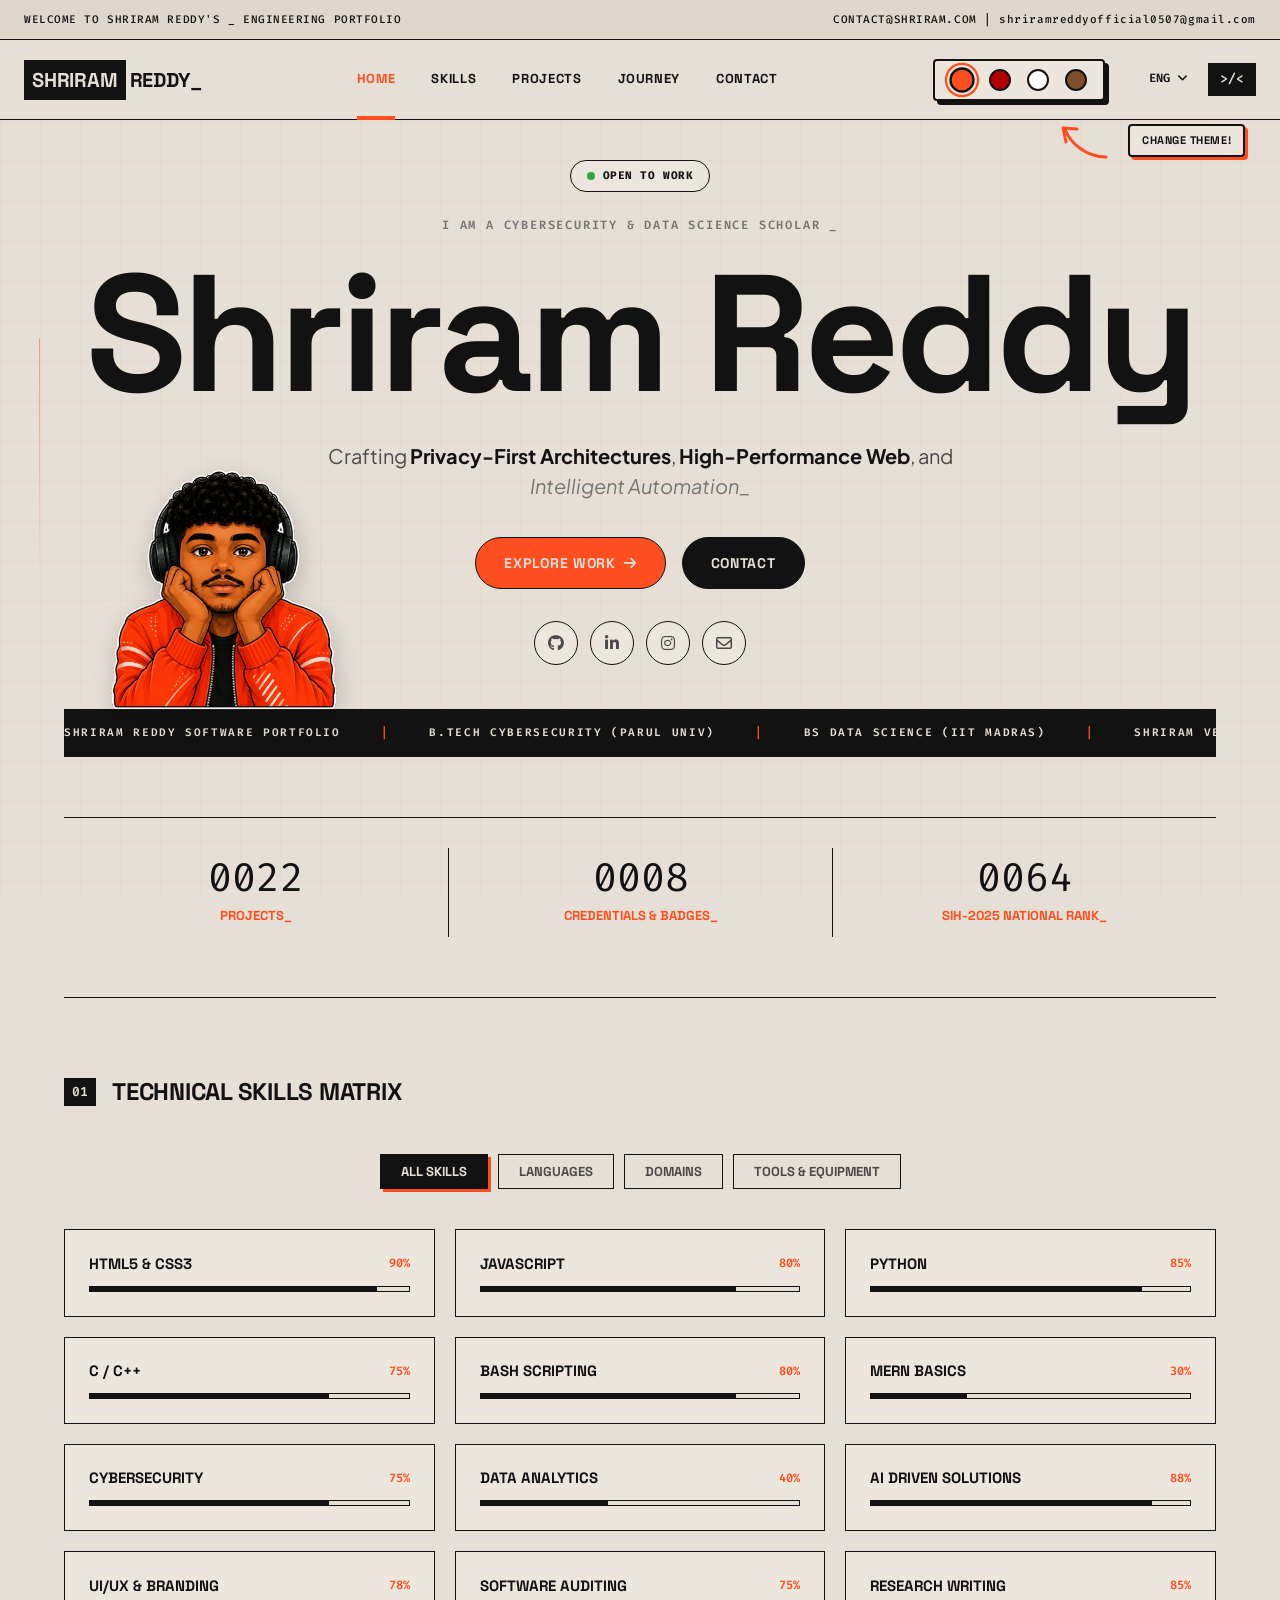
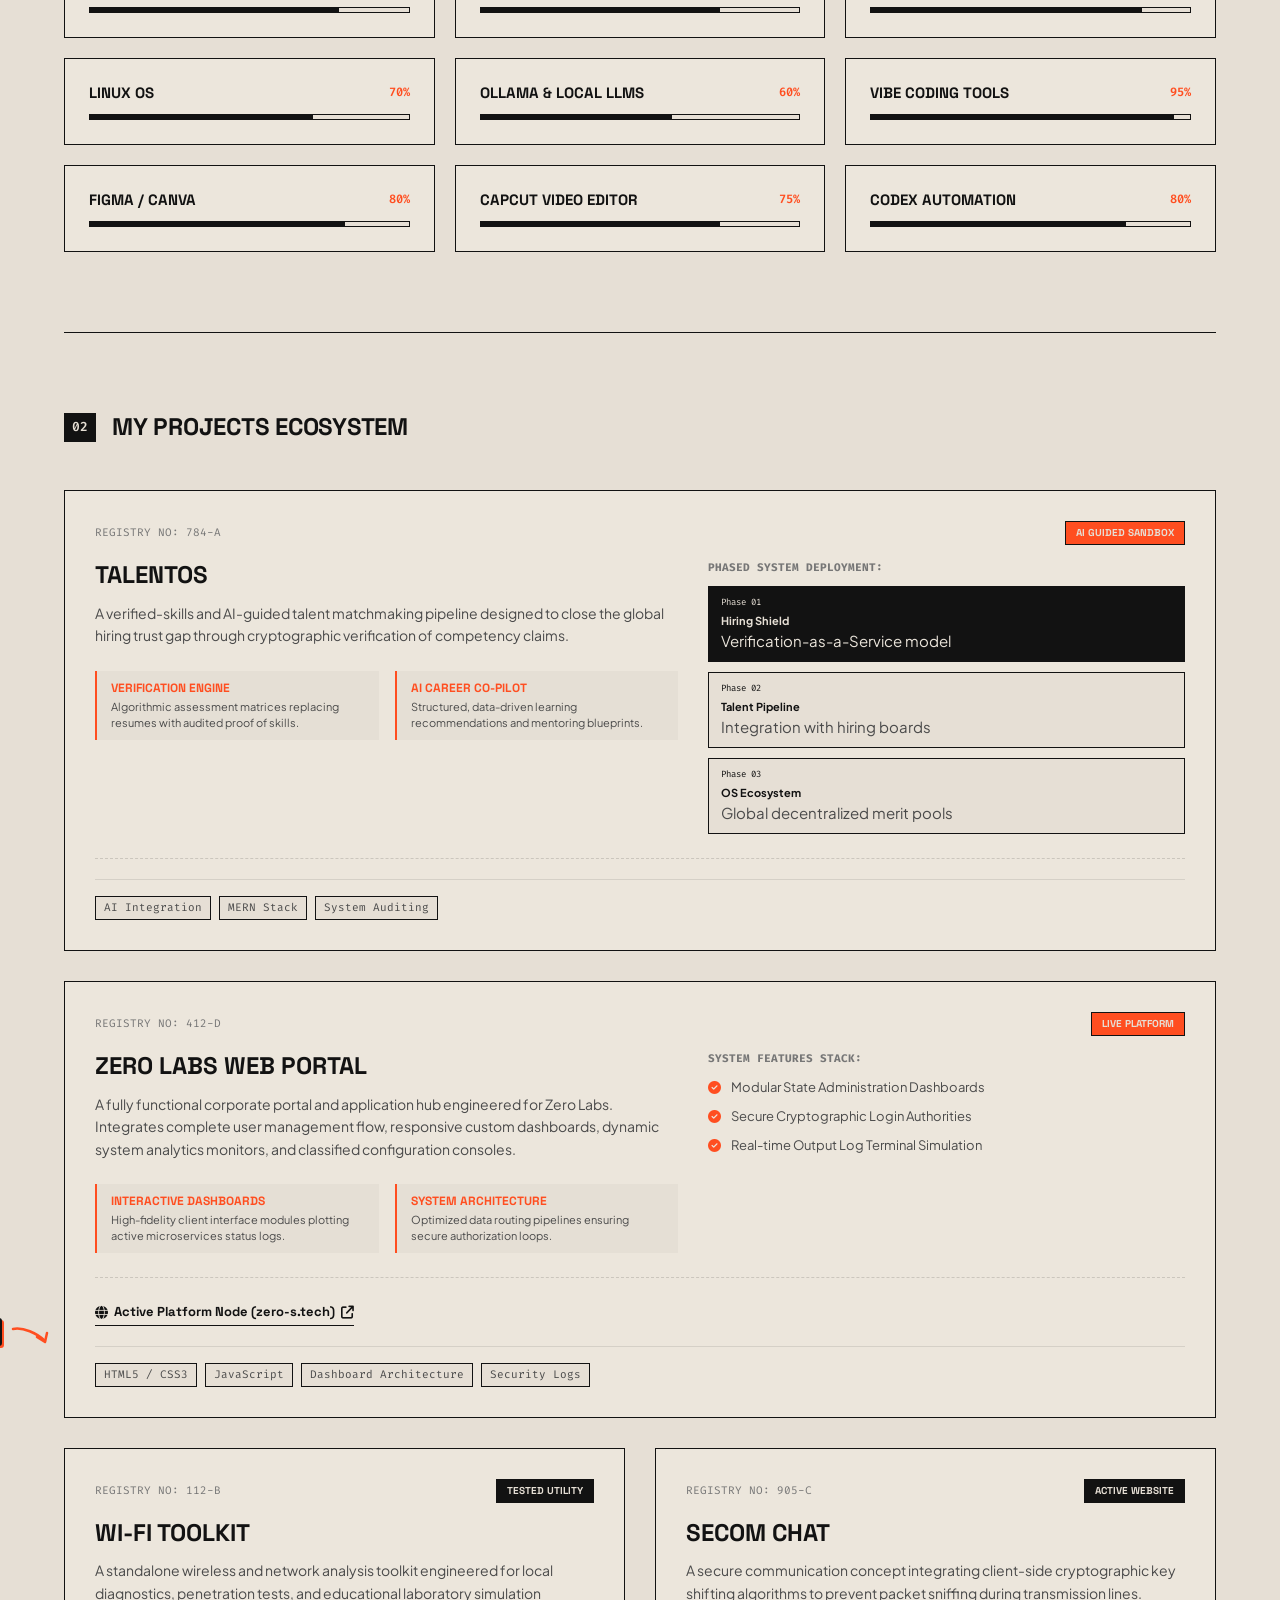
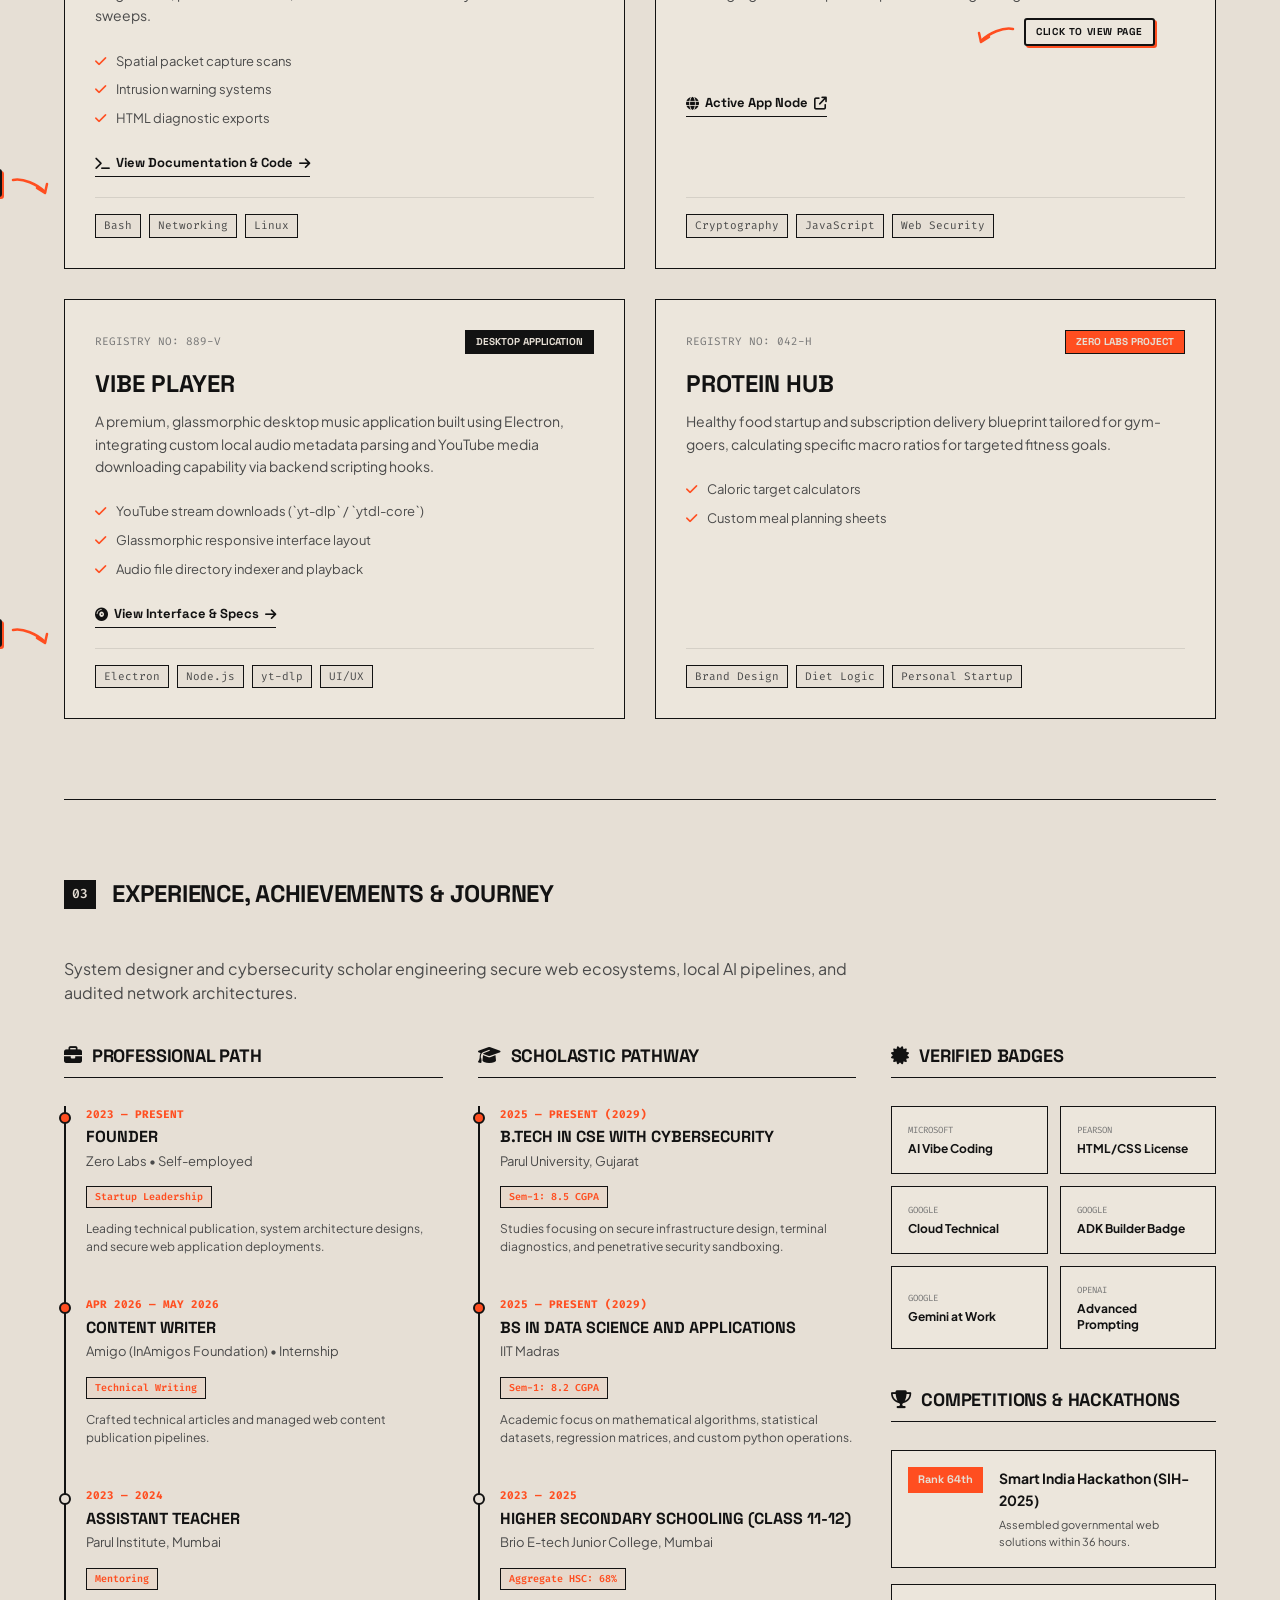
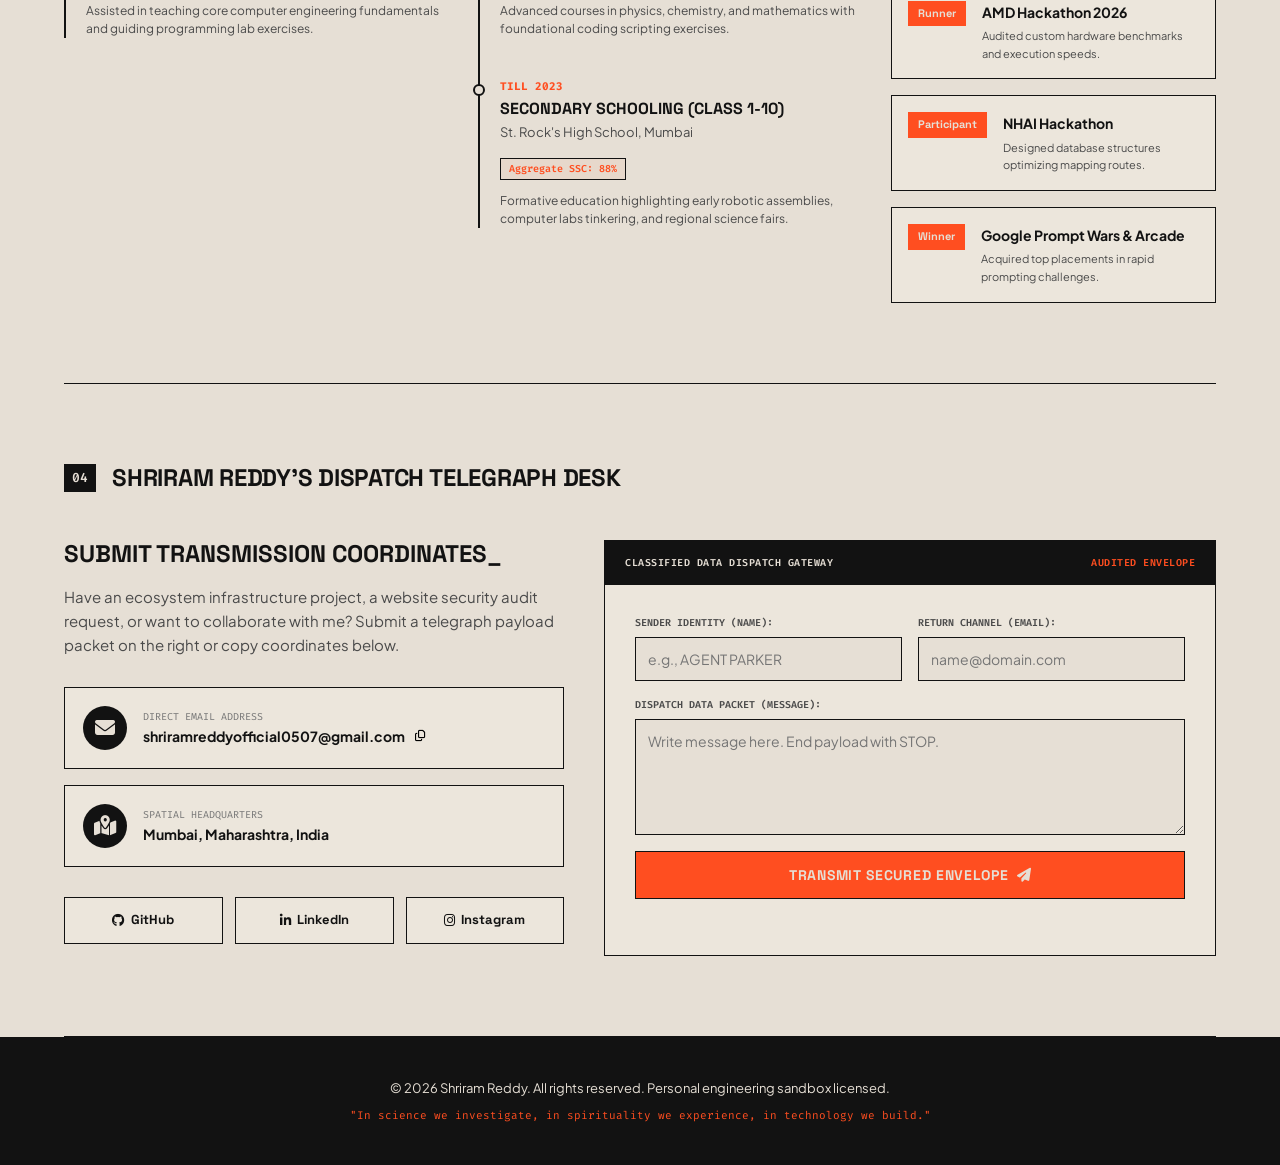
==== index.html @ d9432ae5 "Add files via upload" ====
<!DOCTYPE html>
<html lang="en">

<head>
    <meta charset="UTF-8">
    <meta name="viewport" content="width=device-width, initial-scale=1.0">
    <title>Shriram Reddy | Portfolio</title>
    <meta name="description"
        content="Portfolio of Shriram Reddy. Pursuing CSE Cybersecurity at Parul University & Data Science at IIT Madras. Discover TalentOS, Wi-Fi Toolkit, and SeCom.">
    <meta name="keywords"
        content="Shriram Reddy, Cybersecurity, Data Science, IIT Madras, Parul University, Portfolio, TalentOS, SeCom">

    <!-- Open Graph Tags -->
    <meta property="og:title" content="Shriram Reddy | Personal Engineering Portfolio">
    <meta property="og:description"
        content="Cybersecurity & Data Science dual-pathway developer. Explore structural print-editorial layouts and interactive sandbox ciphers.">
    <meta property="og:type" content="website">

    <!-- Fonts -->
    <link rel="preconnect" href="https://fonts.googleapis.com">
    <link rel="preconnect" href="https://fonts.gstatic.com" crossorigin>
    <link
        href="https://fonts.googleapis.com/css2?family=Space+Grotesk:wght@400;500;600;700;800&family=Plus+Jakarta+Sans:wght@300;400;500;600;700;800&family=Fira+Code:wght@400;500;600&display=swap"
        rel="stylesheet">

    <!-- Icons -->
    <link rel="icon" type="image/png" href="images/favicon.png">
    <link rel="stylesheet" href="https://cdnjs.cloudflare.com/ajax/libs/font-awesome/6.4.0/css/all.min.css">

    <!-- Stylesheet -->
    <link rel="stylesheet" href="style.css">
</head>

<body class="neo-brutalist">

    <!-- Grid Data Pipelines Canvas -->
    <canvas id="gridPipelines"></canvas>

    <!-- Top Coordinates & Welcome Bar -->
    <div class="top-info-bar">
        <span class="info-welcome">WELCOME TO SHRIRAM REDDY'S _ ENGINEERING PORTFOLIO</span>
        <span class="info-contact">CONTACT@SHRIRAM.COM | shriramreddyofficial0507@gmail.com</span>
    </div>



    <!-- Main Navigation Header -->
    <header class="neo-header">
        <div class="header-inner">
            <a href="#hero" class="brand-logo">
                <span class="logo-box">SHRIRAM</span><span>REDDY_</span>
            </a>

            <nav class="neo-nav" id="navMenu">
                <ul>
                    <li><a href="#hero" class="nav-item active">HOME</a></li>
                    <li><a href="#skills" class="nav-item">SKILLS</a></li>
                    <li><a href="#projects" class="nav-item">PROJECTS</a></li>
                    <li><a href="#journey" class="nav-item">JOURNEY</a></li>
                    <li><a href="#contact" class="nav-item">CONTACT</a></li>
                </ul>
            </nav>

            <div class="header-right-meta">
                <div class="theme-switcher-hint">
                    <svg class="hint-arrow" viewBox="0 0 70 44" fill="none" stroke="currentColor" stroke-width="3"
                        stroke-linecap="round" stroke-linejoin="round">
                        <path d="M58 38 C 38 38, 22 24, 17 10" />
                        <path d="M29 10 L15 9 L18 23" />
                    </svg>
                    <div class="hint-box">Change Theme!</div>
                </div>
                <div class="theme-switcher">
                    <button class="theme-btn theme-btn-orange active" data-theme="orange" title="Orange Theme"></button>
                    <button class="theme-btn theme-btn-red" data-theme="red" title="Red Theme"></button>
                    <button class="theme-btn theme-btn-white" data-theme="white" title="Monochrome Theme"></button>
                    <button class="theme-btn theme-btn-brown" data-theme="brown" title="Coffee Brown Theme"></button>
                </div>
                <span class="meta-lang">ENG <i class="fa-solid fa-angle-down"></i></span>
                <span class="meta-code-symbol">&gt;/<span class="cursor-blink">&lt;</span></span>
            </div>

            <button class="nav-hamburger" id="navToggle" aria-label="Toggle Navigation Menu">
                <span class="burger-bar"></span>
                <span class="burger-bar"></span>
                <span class="burger-bar"></span>
            </button>
        </div>
    </header>

    <!-- Main Content Container -->
    <main class="page-container">

        <!-- HERO SECTION -->
        <section id="hero" class="hero-centered-section">
            <div class="hero-status-pill">
                <span class="status-dot-green"></span> OPEN TO WORK
            </div>

            <div class="hero-subtitle-tag">I AM A CYBERSECURITY &amp; DATA SCIENCE SCHOLAR _</div>

            <h1 class="hero-name-title">Shriram Reddy</h1>

            <p class="hero-core-paragraph">
                Crafting <strong class="highlight-bold">Privacy-First Architectures</strong>,
                <strong class="highlight-bold">High-Performance Web</strong>,
                and <em class="highlight-italic">Intelligent Automation_</em>
            </p>


            <!-- Hero Avatar Sticker — framed box floating left of center -->
            <div class="hero-avatar-frame">
                <img src="images/avatar_orange.png" alt="Shriram Reddy Avatar" class="hero-avatar-img"
                    id="heroAvatarImg" />
            </div>

            <div class="hero-action-buttons">
                <a href="#projects" class="btn-neo btn-orange">Explore Work <i class="fa-solid fa-arrow-right"></i></a>
                <a href="#contact" class="btn-neo btn-black">Contact</a>
            </div>


            <div class="hero-social-circles">
                <a href="https://github.com/Ram0507-Reddy" target="_blank" class="social-circle-btn" title="GitHub"><i
                        class="fa-brands fa-github"></i></a>
                <a href="https://www.linkedin.com/in/shriram-reddy/" target="_blank" class="social-circle-btn"
                    title="LinkedIn"><i class="fa-brands fa-linkedin-in"></i></a>
                <a href="https://www.instagram.com/_the_exxplorer05/" target="_blank" class="social-circle-btn"
                    title="Instagram"><i class="fa-brands fa-instagram"></i></a>
                <a href="mailto:shriramreddyofficial0507@gmail.com" class="social-circle-btn" title="Email"><i
                        class="fa-regular fa-envelope"></i></a>
            </div>

            <!-- Horizontal scrolling marquee banner inside hero -->
            <div class="hero-marquee-banner">
                <div class="hero-marquee-track">
                    <span>SHRIRAM REDDY SOFTWARE PORTFOLIO</span>
                    <span class="divider">|</span>
                    <span>B.TECH CYBERSECURITY (PARUL UNIV)</span>
                    <span class="divider">|</span>
                    <span>BS DATA SCIENCE (IIT MADRAS)</span>
                    <span class="divider">|</span>
                    <span>SHRIRAM VENKATRAM REDDY</span>

                    <!-- Repeated set for seamless infinite scroll -->
                    <span class="divider">|</span>
                    <span>SHRIRAM REDDY SOFTWARE PORTFOLIO</span>
                    <span class="divider">|</span>
                    <span>B.TECH CYBERSECURITY (PARUL UNIV)</span>
                    <span class="divider">|</span>
                    <span>BS DATA SCIENCE (IIT MADRAS)</span>
                    <span class="divider">|</span>
                    <span>SHRIRAM VENKATRAM REDDY</span>
                </div>
            </div>

            <!-- Bottom Stats Block -->
            <div class="hero-bottom-stats">
                <div class="stat-box">
                    <span class="stat-number">0022</span>
                    <span class="stat-label">Projects_</span>
                </div>
                <div class="stat-box border-left">
                    <span class="stat-number">0008</span>
                    <span class="stat-label">Credentials &amp; Badges_</span>
                </div>
                <div class="stat-box border-left">
                    <span class="stat-number">0064</span>
                    <span class="stat-label">SIH-2025 National Rank_</span>
                </div>
            </div>
        </section>

        <!-- SECTION 01: Technical Skills -->
        <section id="skills" class="section-box scroll-reveal">
            <div class="section-badge-header">
                <span class="badge-num">01</span>
                <h2>TECHNICAL SKILLS MATRIX</h2>
            </div>

            <!-- Skills Filters -->
            <div class="skills-filter-tabs">
                <button class="skill-filter-btn active" data-filter="all">ALL SKILLS</button>
                <button class="skill-filter-btn" data-filter="lang">LANGUAGES</button>
                <button class="skill-filter-btn" data-filter="domain">DOMAINS</button>
                <button class="skill-filter-btn" data-filter="tools">TOOLS &amp; EQUIPMENT</button>
            </div>

            <!-- Skills Grid -->
            <div class="neo-skills-grid" id="skillsGrid">

                <!-- Languages -->
                <div class="skill-matrix-card" data-category="lang">
                    <div class="skill-header">
                        <h4>HTML5 &amp; CSS3</h4>
                        <span class="skill-level">90%</span>
                    </div>
                    <div class="skill-meter">
                        <div class="skill-meter-fill" data-width="90%"></div>
                    </div>
                </div>

                <div class="skill-matrix-card" data-category="lang">
                    <div class="skill-header">
                        <h4>JavaScript</h4>
                        <span class="skill-level">80%</span>
                    </div>
                    <div class="skill-meter">
                        <div class="skill-meter-fill" data-width="80%"></div>
                    </div>
                </div>

                <div class="skill-matrix-card" data-category="lang">
                    <div class="skill-header">
                        <h4>Python</h4>
                        <span class="skill-level">85%</span>
                    </div>
                    <div class="skill-meter">
                        <div class="skill-meter-fill" data-width="85%"></div>
                    </div>
                </div>

                <div class="skill-matrix-card" data-category="lang">
                    <div class="skill-header">
                        <h4>C / C++</h4>
                        <span class="skill-level">75%</span>
                    </div>
                    <div class="skill-meter">
                        <div class="skill-meter-fill" data-width="75%"></div>
                    </div>
                </div>

                <div class="skill-matrix-card" data-category="lang">
                    <div class="skill-header">
                        <h4>Bash Scripting</h4>
                        <span class="skill-level">80%</span>
                    </div>
                    <div class="skill-meter">
                        <div class="skill-meter-fill" data-width="80%"></div>
                    </div>
                </div>

                <div class="skill-matrix-card" data-category="lang">
                    <div class="skill-header">
                        <h4>MERN Basics</h4>
                        <span class="skill-level">30%</span>
                    </div>
                    <div class="skill-meter">
                        <div class="skill-meter-fill" data-width="30%"></div>
                    </div>
                </div>

                <!-- Domains -->
                <div class="skill-matrix-card" data-category="domain">
                    <div class="skill-header">
                        <h4>Cybersecurity</h4>
                        <span class="skill-level">75%</span>
                    </div>
                    <div class="skill-meter">
                        <div class="skill-meter-fill" data-width="75%"></div>
                    </div>
                </div>

                <div class="skill-matrix-card" data-category="domain">
                    <div class="skill-header">
                        <h4>Data Analytics</h4>
                        <span class="skill-level">40%</span>
                    </div>
                    <div class="skill-meter">
                        <div class="skill-meter-fill" data-width="40%"></div>
                    </div>
                </div>

                <div class="skill-matrix-card" data-category="domain">
                    <div class="skill-header">
                        <h4>AI Driven Solutions</h4>
                        <span class="skill-level">88%</span>
                    </div>
                    <div class="skill-meter">
                        <div class="skill-meter-fill" data-width="88%"></div>
                    </div>
                </div>

                <div class="skill-matrix-card" data-category="domain">
                    <div class="skill-header">
                        <h4>UI/UX &amp; Branding</h4>
                        <span class="skill-level">78%</span>
                    </div>
                    <div class="skill-meter">
                        <div class="skill-meter-fill" data-width="78%"></div>
                    </div>
                </div>

                <div class="skill-matrix-card" data-category="domain">
                    <div class="skill-header">
                        <h4>Software Auditing</h4>
                        <span class="skill-level">75%</span>
                    </div>
                    <div class="skill-meter">
                        <div class="skill-meter-fill" data-width="75%"></div>
                    </div>
                </div>

                <div class="skill-matrix-card" data-category="domain">
                    <div class="skill-header">
                        <h4>Research Writing</h4>
                        <span class="skill-level">85%</span>
                    </div>
                    <div class="skill-meter">
                        <div class="skill-meter-fill" data-width="85%"></div>
                    </div>
                </div>

                <!-- Tools -->
                <div class="skill-matrix-card" data-category="tools">
                    <div class="skill-header">
                        <h4>Linux OS</h4>
                        <span class="skill-level">70%</span>
                    </div>
                    <div class="skill-meter">
                        <div class="skill-meter-fill" data-width="70%"></div>
                    </div>
                </div>

                <div class="skill-matrix-card" data-category="tools">
                    <div class="skill-header">
                        <h4>Ollama &amp; Local LLMs</h4>
                        <span class="skill-level">60%</span>
                    </div>
                    <div class="skill-meter">
                        <div class="skill-meter-fill" data-width="60%"></div>
                    </div>
                </div>

                <div class="skill-matrix-card" data-category="tools">
                    <div class="skill-header">
                        <h4>Vibe Coding Tools</h4>
                        <span class="skill-level">95%</span>
                    </div>
                    <div class="skill-meter">
                        <div class="skill-meter-fill" data-width="95%"></div>
                    </div>
                </div>

                <div class="skill-matrix-card" data-category="tools">
                    <div class="skill-header">
                        <h4>Figma / Canva</h4>
                        <span class="skill-level">80%</span>
                    </div>
                    <div class="skill-meter">
                        <div class="skill-meter-fill" data-width="80%"></div>
                    </div>
                </div>

                <div class="skill-matrix-card" data-category="tools">
                    <div class="skill-header">
                        <h4>CapCut Video Editor</h4>
                        <span class="skill-level">75%</span>
                    </div>
                    <div class="skill-meter">
                        <div class="skill-meter-fill" data-width="75%"></div>
                    </div>
                </div>

                <div class="skill-matrix-card" data-category="tools">
                    <div class="skill-header">
                        <h4>Codex Automation</h4>
                        <span class="skill-level">80%</span>
                    </div>
                    <div class="skill-meter">
                        <div class="skill-meter-fill" data-width="80%"></div>
                    </div>
                </div>

            </div>
        </section>

        <!-- SECTION 02: Projects Ecosystem -->
        <section id="projects" class="section-box scroll-reveal">
            <div class="section-badge-header">
                <span class="badge-num">02</span>
                <h2>MY PROJECTS ECOSYSTEM</h2>
            </div>

            <div class="ecosystem-projects-grid">
                <!-- Project 1: TalentOS -->
                <div class="neo-project-card card-full-span">
                    <div class="project-header-row">
                        <span class="project-id">REGISTRY NO: 784-A</span>
                        <span class="project-badge-tag orange-bg">AI Guided Sandbox</span>
                    </div>

                    <div class="project-body-grid">
                        <div class="p-info-pane">
                            <h3>TalentOS</h3>
                            <p class="p-summary">A verified-skills and AI-guided talent matchmaking pipeline designed to
                                close the global hiring trust gap through cryptographic verification of competency
                                claims.</p>

                            <div class="p-specs-grid">
                                <div class="spec-col">
                                    <h5>Verification Engine</h5>
                                    <p>Algorithmic assessment matrices replacing resumes with audited proof of skills.
                                    </p>
                                </div>
                                <div class="spec-col">
                                    <h5>AI Career Co-Pilot</h5>
                                    <p>Structured, data-driven learning recommendations and mentoring blueprints.</p>
                                </div>
                            </div>
                        </div>

                        <div class="p-timeline-pane">
                            <h5>PHASED SYSTEM DEPLOYMENT:</h5>
                            <div class="project-phases-stepper">
                                <div class="step-node active">
                                    <span class="s-badge">Phase 01</span>
                                    <strong>Hiring Shield</strong>
                                    <p>Verification-as-a-Service model</p>
                                </div>
                                <div class="step-node">
                                    <span class="s-badge">Phase 02</span>
                                    <strong>Talent Pipeline</strong>
                                    <p>Integration with hiring boards</p>
                                </div>
                                <div class="step-node">
                                    <span class="s-badge">Phase 03</span>
                                    <strong>OS Ecosystem</strong>
                                    <p>Global decentralized merit pools</p>
                                </div>
                            </div>
                        </div>
                    </div>

                    <div class="project-card-footer">
                        <div class="footer-tags">
                            <span class="p-tag">AI Integration</span>
                            <span class="p-tag">MERN Stack</span>
                            <span class="p-tag">System Auditing</span>
                        </div>
                    </div>
                </div>

                <!-- Project 2: Zero Labs Web Portal -->
                <div class="neo-project-card card-full-span">
                    <div class="project-header-row">
                        <span class="project-id">REGISTRY NO: 412-D</span>
                        <span class="project-badge-tag orange-bg">Live Platform</span>
                    </div>

                    <div class="project-body-grid">
                        <div class="p-info-pane">
                            <h3>Zero Labs Web Portal</h3>
                            <p class="p-summary">A fully functional corporate portal and application hub engineered for
                                Zero Labs. Integrates complete user management flow, responsive custom dashboards,
                                dynamic system analytics monitors, and classified configuration consoles.</p>

                            <div class="p-specs-grid">
                                <div class="spec-col">
                                    <h5>Interactive Dashboards</h5>
                                    <p>High-fidelity client interface modules plotting active microservices status logs.
                                    </p>
                                </div>
                                <div class="spec-col">
                                    <h5>System Architecture</h5>
                                    <p>Optimized data routing pipelines ensuring secure authorization loops.</p>
                                </div>
                            </div>
                        </div>

                        <div class="p-timeline-pane">
                            <h5>SYSTEM FEATURES STACK:</h5>
                            <ul class="p-bullets-list">
                                <li><i class="fa-solid fa-circle-check"></i> Modular State Administration Dashboards
                                </li>
                                <li><i class="fa-solid fa-circle-check"></i> Secure Cryptographic Login Authorities</li>
                                <li><i class="fa-solid fa-circle-check"></i> Real-time Output Log Terminal Simulation
                                </li>
                            </ul>
                        </div>
                    </div>

                    <!-- Hint: outside the card on the LEFT, arrow → pointing right into card -->
                    <div class="card-hint-outside-left">
                        <div class="card-hint-label">Click to view page</div>
                        <svg class="card-hint-arrow" viewBox="0 0 42 34" fill="none" stroke="currentColor"
                            stroke-width="2.5" stroke-linecap="round" stroke-linejoin="round">
                            <path d="M 4 14 C 14 12, 28 18, 36 26" />
                            <path d="M 28 22 L 36 27 L 38 18" />
                        </svg>
                    </div>
                    <div class="project-app-links">
                        <a href="https://zero-s.tech" target="_blank" class="link-neo-btn"><i
                                class="fa-solid fa-globe"></i> Active Platform Node (zero-s.tech) <i
                                class="fa-solid fa-arrow-up-right-from-square"></i></a>
                    </div>

                    <div class="project-card-footer">
                        <div class="footer-tags">
                            <span class="p-tag">HTML5 / CSS3</span>
                            <span class="p-tag">JavaScript</span>
                            <span class="p-tag">Dashboard Architecture</span>
                            <span class="p-tag">Security Logs</span>
                        </div>
                    </div>
                </div>

                <!-- Project 3: Wi-Fi Toolkit -->
                <div class="neo-project-card">
                    <div class="project-header-row">
                        <span class="project-id">REGISTRY NO: 112-B</span>
                        <span class="project-badge-tag black-bg">Tested Utility</span>
                    </div>
                    <h3>Wi-Fi Toolkit</h3>
                    <p class="p-summary">A standalone wireless and network analysis toolkit engineered for local
                        diagnostics, penetration tests, and educational laboratory simulation sweeps.</p>
                    <ul class="p-bullets-list">
                        <li><i class="fa-solid fa-check"></i> Spatial packet capture scans</li>
                        <li><i class="fa-solid fa-check"></i> Intrusion warning systems</li>
                        <li><i class="fa-solid fa-check"></i> HTML diagnostic exports</li>
                    </ul>
                    <!-- Hint: outside the card on the LEFT, arrow → pointing right into card -->
                    <div class="card-hint-outside-left">
                        <div class="card-hint-label">Click to view page</div>
                        <svg class="card-hint-arrow" viewBox="0 0 42 34" fill="none" stroke="currentColor"
                            stroke-width="2.5" stroke-linecap="round" stroke-linejoin="round">
                            <path d="M 4 14 C 14 12, 28 18, 36 26" />
                            <path d="M 28 22 L 36 27 L 38 18" />
                        </svg>
                    </div>
                    <div class="project-app-links">
                        <a href="wifi.html" class="link-neo-btn"><i class="fa-solid fa-terminal"></i> View Documentation
                            &amp; Code <i class="fa-solid fa-arrow-right"></i></a>
                    </div>
                    <div class="project-card-footer">
                        <div class="footer-tags">
                            <span class="p-tag">Bash</span>
                            <span class="p-tag">Networking</span>
                            <span class="p-tag">Linux</span>
                        </div>
                    </div>
                </div>

                <!-- Project 4: SeCom Chat -->
                <div class="neo-project-card">
                    <div class="project-header-row">
                        <span class="project-id">REGISTRY NO: 905-C</span>
                        <span class="project-badge-tag black-bg">Active Website</span>
                    </div>
                    <h3>SeCom Chat</h3>
                    <p class="p-summary">A secure communication concept integrating client-side cryptographic key
                        shifting algorithms to prevent packet sniffing during transmission lines.</p>
                    <div class="project-app-links">
                        <!-- Hint: INSIDE the card, RIGHT side, arrow ← mirrored pointing left toward link -->
                        <div class="card-hint-inside-right">
                            <div class="card-hint-label">Click to view page</div>
                            <svg class="card-hint-arrow" viewBox="0 0 42 34" fill="none" stroke="currentColor"
                                stroke-width="2.5" stroke-linecap="round" stroke-linejoin="round">
                                <path d="M 38 14 C 28 12, 14 18, 6 26" />
                                <path d="M 14 22 L 6 27 L 4 18" />
                            </svg>
                        </div>
                        <a href="https://secom-chat-2026.web.app/" target="_blank" class="link-neo-btn"><i
                                class="fa-solid fa-globe"></i> Active App Node <i
                                class="fa-solid fa-arrow-up-right-from-square"></i></a>
                    </div>
                    <div class="project-card-footer">
                        <div class="footer-tags">
                            <span class="p-tag">Cryptography</span>
                            <span class="p-tag">JavaScript</span>
                            <span class="p-tag">Web Security</span>
                        </div>
                    </div>
                </div>

                <!-- Project 5: Vibe Player -->
                <div class="neo-project-card">
                    <div class="project-header-row">
                        <span class="project-id">REGISTRY NO: 889-V</span>
                        <span class="project-badge-tag black-bg">Desktop Application</span>
                    </div>
                    <h3>Vibe Player</h3>
                    <p class="p-summary">A premium, glassmorphic desktop music application built using Electron,
                        integrating custom local audio metadata parsing and YouTube media downloading capability via
                        backend scripting hooks.</p>
                    <ul class="p-bullets-list">
                        <li><i class="fa-solid fa-check"></i> YouTube stream downloads (`yt-dlp` / `ytdl-core`)</li>
                        <li><i class="fa-solid fa-check"></i> Glassmorphic responsive interface layout</li>
                        <li><i class="fa-solid fa-check"></i> Audio file directory indexer and playback</li>
                    </ul>
                    <!-- Hint: outside the card on the LEFT, arrow → pointing right into card -->
                    <div class="card-hint-outside-left">
                        <div class="card-hint-label">Click to view page</div>
                        <svg class="card-hint-arrow" viewBox="0 0 42 34" fill="none" stroke="currentColor"
                            stroke-width="2.5" stroke-linecap="round" stroke-linejoin="round">
                            <path d="M 4 14 C 14 12, 28 18, 36 26" />
                            <path d="M 28 22 L 36 27 L 38 18" />
                        </svg>
                    </div>
                    <div class="project-app-links">
                        <a href="vibeplayer.html" class="link-neo-btn"><i class="fa-solid fa-compact-disc"></i> View
                            Interface &amp; Specs <i class="fa-solid fa-arrow-right"></i></a>
                    </div>
                    <div class="project-card-footer">
                        <div class="footer-tags">
                            <span class="p-tag">Electron</span>
                            <span class="p-tag">Node.js</span>
                            <span class="p-tag">yt-dlp</span>
                            <span class="p-tag">UI/UX</span>
                        </div>
                    </div>
                </div>

                <!-- Project 6: Protein Hub -->
                <div class="neo-project-card">
                    <div class="project-header-row">
                        <span class="project-id">REGISTRY NO: 042-H</span>
                        <span class="project-badge-tag orange-bg">Zero Labs Project</span>
                    </div>
                    <h3>Protein Hub</h3>
                    <p class="p-summary">Healthy food startup and subscription delivery blueprint tailored for
                        gym-goers, calculating specific macro ratios for targeted fitness goals.</p>
                    <ul class="p-bullets-list">
                        <li><i class="fa-solid fa-check"></i> Caloric target calculators</li>
                        <li><i class="fa-solid fa-check"></i> Custom meal planning sheets</li>
                    </ul>
                    <div class="project-card-footer">
                        <div class="footer-tags">
                            <span class="p-tag">Brand Design</span>
                            <span class="p-tag">Diet Logic</span>
                            <span class="p-tag">Personal Startup</span>
                        </div>
                    </div>
                </div>
            </div>
        </section>

        <!-- SECTION 03: Experience, Achievements & Journey -->
        <section id="journey" class="section-box scroll-reveal">
            <div class="section-badge-header">
                <span class="badge-num">03</span>
                <h2>EXPERIENCE, ACHIEVEMENTS &amp; JOURNEY</h2>
            </div>

            <!-- Minimal Background Intro -->
            <p class="journey-minimal-intro">
                System designer and cybersecurity scholar engineering secure web ecosystems, local AI pipelines, and
                audited network architectures.
            </p>

            <div class="journey-layouts-grid">
                <!-- Professional Experience timeline -->
                <div class="education-timeline-pane">
                    <h3 class="journey-sub-title"><i class="fa-solid fa-briefcase"></i> Professional Path</h3>

                    <div class="neo-timeline">
                        <div class="timeline-block active">
                            <div class="block-indicator"></div>
                            <span class="block-years">2023 — PRESENT</span>
                            <h4>Founder</h4>
                            <p class="school">Zero Labs • Self-employed</p>
                            <span class="grade-badge">Startup Leadership</span>
                            <p class="description">Leading technical publication, system architecture designs, and
                                secure web application deployments.</p>
                        </div>

                        <div class="timeline-block active">
                            <div class="block-indicator"></div>
                            <span class="block-years">APR 2026 — MAY 2026</span>
                            <h4>Content Writer</h4>
                            <p class="school">Amigo (InAmigos Foundation) • Internship</p>
                            <span class="grade-badge">Technical Writing</span>
                            <p class="description">Crafted technical articles and managed web content publication
                                pipelines.</p>
                        </div>

                        <div class="timeline-block">
                            <div class="block-indicator"></div>
                            <span class="block-years">2023 — 2024</span>
                            <h4>Assistant Teacher</h4>
                            <p class="school">Parul Institute, Mumbai</p>
                            <span class="grade-badge">Mentoring</span>
                            <p class="description">Assisted in teaching core computer engineering fundamentals and
                                guiding programming lab exercises.</p>
                        </div>
                    </div>
                </div>

                <!-- Academic timeline -->
                <div class="education-timeline-pane">
                    <h3 class="journey-sub-title"><i class="fa-solid fa-graduation-cap"></i> Scholastic Pathway</h3>

                    <div class="neo-timeline">
                        <div class="timeline-block active">
                            <div class="block-indicator"></div>
                            <span class="block-years">2025 — PRESENT (2029)</span>
                            <h4>B.Tech in CSE with Cybersecurity</h4>
                            <p class="school">Parul University, Gujarat</p>
                            <span class="grade-badge">Sem-1: 8.5 CGPA</span>
                            <p class="description">Studies focusing on secure infrastructure design, terminal
                                diagnostics, and penetrative security sandboxing.</p>
                        </div>

                        <div class="timeline-block active">
                            <div class="block-indicator"></div>
                            <span class="block-years">2025 — PRESENT (2029)</span>
                            <h4>BS in Data Science and Applications</h4>
                            <p class="school">IIT Madras</p>
                            <span class="grade-badge">Sem-1: 8.2 CGPA</span>
                            <p class="description">Academic focus on mathematical algorithms, statistical datasets,
                                regression matrices, and custom python operations.</p>
                        </div>

                        <div class="timeline-block">
                            <div class="block-indicator"></div>
                            <span class="block-years">2023 — 2025</span>
                            <h4>Higher Secondary Schooling (Class 11-12)</h4>
                            <p class="school">Brio E-tech Junior College, Mumbai</p>
                            <span class="grade-badge">Aggregate HSC: 68%</span>
                            <p class="description">Advanced courses in physics, chemistry, and mathematics with
                                foundational coding scripting exercises.</p>
                        </div>

                        <div class="timeline-block">
                            <div class="block-indicator"></div>
                            <span class="block-years">TILL 2023</span>
                            <h4>Secondary Schooling (Class 1-10)</h4>
                            <p class="school">St. Rock's High School, Mumbai</p>
                            <span class="grade-badge">Aggregate SSC: 88%</span>
                            <p class="description">Formative education highlighting early robotic assemblies, computer
                                labs tinkering, and regional science fairs.</p>
                        </div>
                    </div>
                </div>

                <!-- Credentials and Competitions side panel -->
                <div class="credentials-timeline-pane">
                    <!-- Badges -->
                    <div class="certs-group-block">
                        <h3 class="journey-sub-title"><i class="fa-solid fa-certificate"></i> Verified Badges</h3>
                        <div class="certs-badge-matrix">
                            <div class="cert-item-card">
                                <span class="cert-org">MICROSOFT</span>
                                <strong>AI Vibe Coding</strong>
                            </div>
                            <div class="cert-item-card">
                                <span class="cert-org">PEARSON</span>
                                <strong>HTML/CSS License</strong>
                            </div>
                            <div class="cert-item-card">
                                <span class="cert-org">GOOGLE</span>
                                <strong>Cloud Technical</strong>
                            </div>
                            <div class="cert-item-card">
                                <span class="cert-org">GOOGLE</span>
                                <strong>ADK Builder Badge</strong>
                            </div>
                            <div class="cert-item-card">
                                <span class="cert-org">GOOGLE</span>
                                <strong>Gemini at Work</strong>
                            </div>
                            <div class="cert-item-card">
                                <span class="cert-org">OPENAI</span>
                                <strong>Advanced Prompting</strong>
                            </div>
                        </div>
                    </div>

                    <!-- Competitions -->
                    <div class="hackathons-group-block">
                        <h3 class="journey-sub-title"><i class="fa-solid fa-trophy"></i> Competitions &amp; Hackathons
                        </h3>
                        <ul class="neo-hacks-list">
                            <li>
                                <span class="rank-tag">Rank 64th</span>
                                <div class="hack-meta">
                                    <strong>Smart India Hackathon (SIH-2025)</strong>
                                    <p>Assembled governmental web solutions within 36 hours.</p>
                                </div>
                            </li>
                            <li>
                                <span class="rank-tag">Runner</span>
                                <div class="hack-meta">
                                    <strong>AMD Hackathon 2026</strong>
                                    <p>Audited custom hardware benchmarks and execution speeds.</p>
                                </div>
                            </li>
                            <li>
                                <span class="rank-tag">Participant</span>
                                <div class="hack-meta">
                                    <strong>NHAI Hackathon</strong>
                                    <p>Designed database structures optimizing mapping routes.</p>
                                </div>
                            </li>
                            <li>
                                <span class="rank-tag">Winner</span>
                                <div class="hack-meta">
                                    <strong>Google Prompt Wars &amp; Arcade</strong>
                                    <p>Acquired top placements in rapid prompting challenges.</p>
                                </div>
                            </li>
                        </ul>
                    </div>
                </div>
            </div>
        </section>

        <!-- SECTION 04: Contact Telegram Desk -->
        <section id="contact" class="section-box scroll-reveal">
            <div class="section-badge-header">
                <span class="badge-num">04</span>
                <h2>SHRIRAM REDDY'S DISPATCH TELEGRAPH DESK</h2>
            </div>

            <div class="contact-editorial-layout">
                <div class="dispatch-details-pane">
                    <h3 class="editorial-headline">Submit Transmission Coordinates_</h3>
                    <p>Have an ecosystem infrastructure project, a website security audit request, or want to
                        collaborate with me? Submit a telegraph payload packet on the right or copy coordinates below.
                    </p>

                    <div class="coords-cards-group">
                        <div class="coord-info-block">
                            <i class="fa-solid fa-envelope coord-icon"></i>
                            <div class="coord-val-wrap">
                                <span class="coord-label">DIRECT EMAIL ADDRESS</span>
                                <div class="email-copy-container">
                                    <strong id="emailAddress">shriramreddyofficial0507@gmail.com</strong>
                                    <button class="btn-copy-address" id="btnCopyEmail" title="Copy Email Coordinate"><i
                                            class="fa-regular fa-copy"></i></button>
                                </div>
                            </div>
                        </div>

                        <div class="coord-info-block">
                            <i class="fa-solid fa-map-location-dot coord-icon"></i>
                            <div class="coord-val-wrap">
                                <span class="coord-label">SPATIAL HEADQUARTERS</span>
                                <strong>Mumbai, Maharashtra, India</strong>
                            </div>
                        </div>
                    </div>

                    <div class="telegraph-social-links">
                        <a href="https://github.com/Ram0507-Reddy" target="_blank" class="social-neo-btn"><i
                                class="fa-brands fa-github"></i> GitHub</a>
                        <a href="https://www.linkedin.com/in/shriram-reddy/" target="_blank" class="social-neo-btn"><i
                                class="fa-brands fa-linkedin-in"></i> LinkedIn</a>
                        <a href="https://www.instagram.com/_the_exxplorer05/" target="_blank" class="social-neo-btn"><i
                                class="fa-brands fa-instagram"></i> Instagram</a>
                    </div>
                </div>

                <!-- Form -->
                <div class="dispatch-form-pane">
                    <div class="form-pane-header">
                        <span>CLASSIFIED DATA DISPATCH GATEWAY</span>
                        <span class="form-active-pulse"><span class="pulse-dot"></span> AUDITED ENVELOPE</span>
                    </div>

                    <form id="dispatchForm" class="neo-dispatch-form">
                        <div class="form-row-double">
                            <div class="form-element-wrap">
                                <label for="senderName">SENDER IDENTITY (NAME):</label>
                                <input type="text" id="senderName" required placeholder="e.g., AGENT PARKER">
                            </div>
                            <div class="form-element-wrap">
                                <label for="senderEmail">RETURN CHANNEL (EMAIL):</label>
                                <input type="email" id="senderEmail" required placeholder="name@domain.com">
                            </div>
                        </div>

                        <div class="form-element-wrap">
                            <label for="messageText">DISPATCH DATA PACKET (MESSAGE):</label>
                            <textarea id="messageText" rows="5" required
                                placeholder="Write message here. End payload with STOP."></textarea>
                        </div>

                        <button type="submit" class="btn-neo btn-orange btn-block" id="btnSubmitForm">
                            TRANSMIT SECURED ENVELOPE <i class="fa-solid fa-paper-plane"></i>
                        </button>
                        <div class="form-status" id="formStatus"></div>
                    </form>
                </div>
            </div>
        </section>

    </main>

    <!-- Footer -->
    <footer class="neo-footer">
        <div class="footer-inner">
            <p>&copy; 2026 Shriram Reddy. All rights reserved. Personal engineering sandbox licensed.</p>
            <p class="footer-motto">"In science we investigate, in spirituality we experience, in technology we build."
            </p>
        </div>
    </footer>

    <!-- Custom Follow-Along Cursor -->
    <div class="custom-cursor-circle" id="customCursorCircle">
        <div class="cursor-circle-inner"></div>
    </div>
    <div class="custom-cursor-dot" id="customCursorDot">
        <div class="cursor-dot-inner"></div>
    </div>

    <!-- Custom Script -->
    <script src="script.js"></script>
</body>

</html>
---- style.css ----
/* ==========================================
   NEO-BRUTALIST VARIABLES & GLOBAL DEFAULTS
   ========================================== */
:root {
    --bg-base: #e6dfd5;
    --bg-card: #ece6dc;
    --bg-dark: #121212;
    --bg-terminal: #16181b;

    --text-primary: #121212;
    --text-secondary: #4a4a4a;
    --text-muted: #767676;
    --text-white: #f8f9fa;

    --accent-orange: #ff4e20;
    --accent-orange-hover: #e03b0f;
    --border-color: #121212;
    --border-thick: 2px solid var(--border-color);
    --border-thin: 1px solid var(--border-color);
    --grid-color: rgba(255, 78, 32, 0.04);

    --ff-head: 'Space Grotesk', sans-serif;
    --ff-mono: 'Fira Code', monospace;
    --ff-body: 'Plus Jakarta Sans', sans-serif;

    --transition-fast: 0.15s ease-out;
    --transition-smooth: 0.35s cubic-bezier(0.16, 1, 0.3, 1);
}

/* ==========================================
   THEME PALETTE OVERRIDES
   ========================================== */
/* Red Theme */
body.theme-red {
    --bg-base: #E5E5E5;
    --bg-card: #f0f0f0;
    --accent-orange: #b30000;
    --accent-orange-hover: #800000;
    --grid-color: rgba(179, 0, 0, 0.06);
}

/* White Theme (Monochrome) */
body.theme-white {
    --bg-base: #ffffff;
    --bg-card: #ffffff;
    --text-primary: #000000;
    --text-secondary: #1a1a1a;
    --text-muted: #666666;
    --accent-orange: #000000;
    --accent-orange-hover: #333333;
    --border-color: #000000;
    --grid-color: rgba(0, 0, 0, 0.05);
}

/* Brown Theme (Coffee Brown) */
body.theme-brown {
    --bg-base: #e6dfd5;
    --bg-card: #ece6dc;
    --accent-orange: #7d4e2a;
    --accent-orange-hover: #5c391e;
    --grid-color: rgba(125, 78, 42, 0.05);
}

* {
    margin: 0;
    padding: 0;
    box-sizing: border-box;
}

ul,
ol {
    list-style: none;
}

html {
    scroll-behavior: smooth;
    scroll-padding-top: 130px;
    background-color: var(--bg-base);
}

body {
    background-color: var(--bg-base);
    background-image:
        linear-gradient(var(--grid-color) 1px, transparent 1px),
        linear-gradient(90deg, var(--grid-color) 1px, transparent 1px);
    background-size: 40px 40px;
    background-attachment: fixed;
    color: var(--text-primary);
    font-family: var(--ff-body);
    line-height: 1.6;
    overflow-x: hidden;
    position: relative;
    isolation: isolate;
    /* Force canvas z-index -1 to render above body background */
}

/* Scrollbar styling matching the print aesthetic */
::-webkit-scrollbar {
    width: 8px;
    height: 8px;
}

::-webkit-scrollbar-track {
    background: var(--bg-base);
    border-left: var(--border-thin);
}

::-webkit-scrollbar-thumb {
    background: var(--border-color);
}

::-webkit-scrollbar-thumb:hover {
    background: var(--accent-orange);
}

/* Common Typography */
h1,
h2,
h3,
h4,
h5,
h6 {
    font-family: var(--ff-head);
    font-weight: 700;
    color: var(--text-primary);
    line-height: 1.2;
    text-transform: uppercase;
}

p {
    color: var(--text-secondary);
    font-size: 15px;
}

a {
    color: var(--text-primary);
    text-decoration: none;
    transition: var(--transition-fast);
}

/* ==========================================
   TOP INFO BAR & VERTICAL RIGHT SIDEBAR
   ========================================== */
.top-info-bar {
    width: 100%;
    height: 40px;
    background-color: #dfd7cc;
    border-bottom: var(--border-thin);
    display: flex;
    justify-content: space-between;
    align-items: center;
    padding: 0 24px;
    font-family: var(--ff-mono);
    font-size: 11px;
    font-weight: 500;
    letter-spacing: 0.05em;
    color: var(--text-primary);
    z-index: 1010;
}

/* Horizontal scrolling marquee banner inside hero */
.hero-marquee-banner {
    width: 100%;
    box-sizing: border-box;
    overflow: hidden;
    background-color: var(--bg-dark);
    color: #e6dfd5;
    border-top: var(--border-thin);
    border-bottom: var(--border-thin);
    padding: 14px 0;
    margin: 20px 0;
    display: flex;
    user-select: none;
}

.hero-marquee-track {
    display: flex;
    gap: 30px;
    animation: scroll-left 25s linear infinite;
    white-space: nowrap;
    min-width: 100%;
}

.hero-marquee-track span {
    font-family: var(--ff-mono);
    font-size: 11px;
    font-weight: 600;
    letter-spacing: 0.15em;
}

.hero-marquee-track .divider {
    color: var(--accent-orange);
    margin: 0 10px;
}

@keyframes scroll-left {
    0% {
        transform: translateX(0);
    }

    100% {
        transform: translateX(-50%);
    }
}

/* ==========================================
   MAIN NAVIGATION HEADER
   ========================================== */
.neo-header {
    position: sticky;
    top: 0;
    left: 0;
    width: 100%;
    height: 80px;
    background-color: var(--bg-base);
    border-bottom: var(--border-thin);
    z-index: 1000;
}

.header-inner {
    max-width: 1300px;
    height: 100%;
    margin: 0 auto;
    padding: 0 24px;
    display: flex;
    justify-content: space-between;
    align-items: center;
}

.brand-logo {
    display: flex;
    align-items: center;
    font-family: var(--ff-head);
    font-size: 20px;
    font-weight: 800;
    letter-spacing: -0.01em;
}

.logo-box {
    background-color: var(--bg-dark);
    color: var(--bg-base);
    padding: 4px 8px;
    margin-right: 4px;
    font-weight: 900;
}

.neo-nav ul {
    display: flex;
    gap: 4px;
    height: 100%;
}

.nav-item {
    font-family: var(--ff-head);
    font-weight: 700;
    font-size: 13px;
    letter-spacing: 0.05em;
    padding: 29px 16px;
    color: var(--text-primary);
    position: relative;
    display: inline-block;
}

.nav-item:hover,
.nav-item.active {
    color: var(--accent-orange);
}

/* Block indicator on active link matching CTA styling */
.nav-item::after {
    content: '';
    position: absolute;
    bottom: -1px;
    left: 16px;
    right: 16px;
    height: 4px;
    background-color: var(--accent-orange);
    transform: scaleX(0);
    transition: transform var(--transition-fast);
}

.nav-item.active::after,
.nav-item:hover::after {
    transform: scaleX(1);
}

.header-right-meta {
    position: relative;
    display: flex;
    align-items: center;
    gap: 20px;
    font-family: var(--ff-mono);
    font-size: 12px;
    font-weight: 600;
}

.theme-switcher-hint {
    position: absolute;
    top: 60px;
    left: 115px;
    display: flex;
    align-items: center;
    gap: 10px;
    pointer-events: none;
    transform-origin: left center;
    animation: hintFloat 1.8s ease-in-out infinite alternate;
    z-index: 1001;
    white-space: nowrap;
}

.hint-arrow {
    width: 70px;
    height: 44px;
    color: var(--accent-orange);
    flex-shrink: 0;
}

.hint-box {
    background-color: var(--bg-card);
    border: 2px solid var(--border-color);
    padding: 6px 12px;
    font-family: var(--ff-head);
    font-size: 11px;
    font-weight: 800;
    color: var(--text-primary);
    box-shadow: 3px 3px 0 var(--accent-orange);
    text-transform: uppercase;
    letter-spacing: 0.05em;
    border-radius: 4px;
}

@keyframes hintFloat {
    0% {
        transform: translateY(0) rotate(-3deg);
    }

    100% {
        transform: translateY(4px) rotate(1deg);
    }
}

.meta-lang {
    cursor: pointer;
    border-bottom: 1px solid transparent;
}

.meta-lang:hover {
    border-color: var(--border-color);
}

.meta-code-symbol {
    background-color: var(--bg-dark);
    color: var(--bg-base);
    padding: 6px 12px;
    font-size: 13px;
}

.cursor-blink {
    animation: blink 1.2s step-end infinite;
}

@keyframes blink {

    from,
    to {
        opacity: 1;
    }

    50% {
        opacity: 0;
    }
}

.nav-hamburger {
    display: none;
    flex-direction: column;
    justify-content: space-between;
    width: 24px;
    height: 16px;
    background: transparent;
    border: none;
    cursor: pointer;
}

.burger-bar {
    width: 100%;
    height: 2px;
    background-color: var(--text-primary);
    transition: var(--transition-fast);
}

/* ==========================================
   NEO-BRUTALIST BUTTONS & LAYOUT CORES
   ========================================== */
.btn-neo {
    display: inline-flex;
    align-items: center;
    justify-content: center;
    gap: 8px;
    padding: 14px 28px;
    font-family: var(--ff-head);
    font-weight: 800;
    font-size: 14px;
    text-transform: uppercase;
    letter-spacing: 0.05em;
    cursor: pointer;
    border: var(--border-thin);
    transition: transform var(--transition-fast), box-shadow var(--transition-fast);
}

.btn-orange {
    background-color: var(--accent-orange);
    color: var(--bg-base);
}

.btn-orange:hover {
    background-color: var(--bg-base);
    color: var(--text-primary);
    transform: translate(-3px, -3px);
    box-shadow: 4px 4px 0 var(--border-color);
}

.btn-black {
    background-color: var(--bg-dark);
    color: var(--bg-base);
}

.btn-black:hover {
    background-color: var(--bg-base);
    color: var(--text-primary);
    transform: translate(-3px, -3px);
    box-shadow: 4px 4px 0 var(--border-color);
}

.btn-block {
    width: 100%;
}

.page-container {
    max-width: 1200px;
    margin: 0 auto;
    padding: 0 24px;
    background-color: var(--bg-base);
    background-image:
        linear-gradient(var(--grid-color) 1px, transparent 1px),
        linear-gradient(90deg, var(--grid-color) 1px, transparent 1px);
    background-size: 40px 40px;
    background-attachment: fixed;
    position: relative;
    z-index: 1;
}

/* Sections */
.section-box {
    padding: 80px 0;
    border-bottom: var(--border-thin);
}

.section-badge-header {
    display: flex;
    align-items: center;
    gap: 16px;
    margin-bottom: 48px;
}

.badge-num {
    font-family: var(--ff-mono);
    font-size: 13px;
    font-weight: 600;
    background-color: var(--bg-dark);
    color: var(--bg-base);
    padding: 4px 8px;
}

.section-badge-header h2 {
    font-size: 24px;
    letter-spacing: -0.01em;
}

/* Scroll reveal utility classes */
.scroll-reveal {
    opacity: 0;
    transform: translateY(20px);
    transition: opacity 0.6s ease, transform 0.6s var(--transition-smooth);
}

.scroll-reveal.visible {
    opacity: 1;
    transform: translateY(0);
}

/* ==========================================
   HERO GRID LAYOUT SECTION
   ========================================== */
.hero-centered-section {
    display: flex;
    flex-direction: column;
    align-items: center;
    justify-content: center;
    text-align: center;
    border-bottom: var(--border-thin);
    padding: 40px 0 60px 0;
    position: relative;
    /* needed for absolute avatar positioning */
}

/* Hero Avatar Sticker — floats freely at bottom-left, above the marquee */
.hero-avatar-frame {
    position: absolute;
    left: -15px;
    bottom: 240px;
    /* sits above the marquee black strip */
    width: 350px;
    height: 300px;
    border: none;
    background-color: transparent;
    overflow: visible;
    z-index: 10;
    animation: avatarFloat 3s ease-in-out infinite alternate;
    filter: drop-shadow(2px 8px 12px rgba(0, 0, 0, 0.18));
}

.hero-avatar-img {
    width: 100%;
    height: 90%;
    object-fit: contain;
    display: block;
}

@keyframes avatarFloat {
    0% {
        transform: translateY(0px);
    }

    100% {
        transform: translateY(-8px);
    }
}



.hero-status-pill {
    display: inline-flex;
    align-items: center;
    gap: 8px;
    font-family: var(--ff-mono);
    font-size: 11px;
    font-weight: 700;
    border: var(--border-thin);
    background-color: var(--bg-card);
    padding: 6px 16px;
    border-radius: 30px;
    /* Rounded capsule tags */
    letter-spacing: 0.05em;
    color: var(--text-primary);
}

.status-dot-green {
    display: inline-block;
    width: 8px;
    height: 8px;
    border-radius: 50%;
    background-color: #28a745;
    animation: dotPulse 1.8s infinite;
}

@keyframes dotPulse {
    0% {
        transform: scale(0.95);
        opacity: 0.7;
    }

    50% {
        transform: scale(1.2);
        opacity: 1;
        box-shadow: 0 0 8px #28a745;
    }

    100% {
        transform: scale(0.95);
        opacity: 0.7;
    }
}

.hero-subtitle-tag {
    font-family: var(--ff-mono);
    font-size: 12px;
    font-weight: 600;
    letter-spacing: 0.15em;
    color: var(--text-muted);
    margin: 24px 0 16px 0;
}

.hero-name-title {
    font-family: var(--ff-head);
    font-size: 166px;
    font-weight: 800;
    line-height: 1.0;
    letter-spacing: -0.03em;
    color: var(--bg-dark);
    margin-bottom: 24px;
    text-transform: none;
    /* Keep natural casing from mockup */
}

.hero-core-paragraph {
    font-size: 20px;
    line-height: 1.5;
    color: var(--text-secondary);
    max-width: 720px;
    margin: 0 auto 36px auto;
    font-weight: 400;
}

.highlight-bold {
    font-weight: 700;
    color: var(--text-primary);
}

.highlight-italic {
    font-style: italic;
    color: var(--text-muted);
}

.hero-action-buttons {
    display: flex;
    justify-content: center;
    gap: 16px;
    margin-bottom: 32px;
}

/* Style action buttons to have capsule curves matching the mockup style */
.hero-action-buttons .btn-neo {
    border-radius: 30px;
}

.hero-social-circles {
    display: flex;
    justify-content: center;
    gap: 12px;
    margin-bottom: 24px;
}

.social-circle-btn {
    width: 44px;
    height: 44px;
    border-radius: 50%;
    border: var(--border-thin);
    background-color: var(--bg-card);
    color: var(--text-secondary);
    display: flex;
    align-items: center;
    justify-content: center;
    font-size: 16px;
    transition: transform var(--transition-fast), background-color var(--transition-fast), color var(--transition-fast), box-shadow var(--transition-fast);
}

.social-circle-btn:hover {
    transform: translateY(-3px);
    background-color: var(--bg-dark);
    color: var(--bg-base);
    box-shadow: 4px 4px 0 var(--accent-orange);
}

/* Bottom Stats Panel */
.hero-bottom-stats {
    width: 100%;
    display: grid;
    grid-template-columns: repeat(3, 1fr);
    border-top: var(--border-thin);
    margin-top: 40px;
    padding-top: 30px;
}

.stat-box {
    display: flex;
    flex-direction: column;
    padding: 10px 20px;
}

.stat-box.border-left {
    border-left: var(--border-thin);
}

.stat-number {
    font-family: var(--ff-mono);
    font-size: 40px;
    font-weight: 400;
    line-height: 1;
    color: var(--border-color);
}

.stat-label {
    font-family: var(--ff-head);
    font-size: 13px;
    font-weight: 700;
    color: var(--accent-orange);
    margin-top: 8px;
    text-transform: uppercase;
}

/* ==========================================
   SECTION 1: PROFILE EDITORIAL
   ========================================== */
.profile-layout-grid {
    display: grid;
    grid-template-columns: 1.2fr 0.8fr;
    gap: 40px;
}

.editorial-headline {
    font-size: 24px;
    margin-bottom: 16px;
    color: var(--text-primary);
}

.editorial-text {
    font-size: 16px;
    line-height: 1.7;
    margin-bottom: 40px;
}

.core-pillars-grid {
    display: grid;
    grid-template-columns: repeat(3, 1fr);
    gap: 20px;
}

.pillar-block {
    background-color: var(--bg-card);
    border: var(--border-thin);
    padding: 24px 20px;
}

.pillar-num {
    font-family: var(--ff-mono);
    font-size: 13px;
    color: var(--accent-orange);
    font-weight: 700;
    margin-bottom: 8px;
}

.pillar-block h4 {
    font-size: 15px;
    margin-bottom: 8px;
}

.pillar-block p {
    font-size: 12px;
    line-height: 1.5;
}

.editorial-profile-sidebar {
    background-color: var(--bg-card);
    border: var(--border-thin);
    padding: 30px;
    display: flex;
    flex-direction: column;
    align-items: center;
}

.sidebar-image-frame {
    width: 100%;
    aspect-ratio: 1 / 1;
    border: var(--border-thin);
    overflow: hidden;
    margin-bottom: 24px;
}

.sidebar-bio-img {
    width: 100%;
    height: 100%;
    object-fit: cover;
    filter: grayscale(0.2) contrast(1.05);
}

.profile-meta-sheet {
    width: 100%;
    margin-bottom: 24px;
}

.meta-row {
    display: flex;
    justify-content: space-between;
    padding: 10px 0;
    border-bottom: 1px dashed rgba(18, 18, 18, 0.15);
    font-size: 13px;
}

.meta-row:last-child {
    border-bottom: none;
}

.meta-row .m-label {
    font-family: var(--ff-mono);
    font-size: 10px;
    color: var(--text-muted);
}

.meta-row .m-value {
    font-weight: 600;
}

.editorial-quote-box {
    border-top: var(--border-thin);
    padding-top: 20px;
    width: 100%;
    text-align: center;
}

.editorial-quote {
    font-size: 13px;
    font-style: italic;
    color: var(--text-secondary);
}

/* ==========================================
   SECTION 2: PROJECTS ECOSYSTEM
   ========================================== */
.ecosystem-projects-grid {
    display: grid;
    grid-template-columns: repeat(2, 1fr);
    gap: 30px;
}

.neo-project-card {
    background-color: var(--bg-card);
    border: var(--border-thin);
    padding: 30px;
    display: flex;
    flex-direction: column;
    position: relative;
    transition: transform var(--transition-fast), box-shadow var(--transition-fast);
}

.neo-project-card:hover {
    transform: translate(-4px, -4px);
    box-shadow: 6px 6px 0 var(--border-color);
}

.card-full-span {
    grid-column: span 2;
}

.project-header-row {
    display: flex;
    justify-content: space-between;
    align-items: center;
    margin-bottom: 16px;
}

.project-id {
    font-family: var(--ff-mono);
    font-size: 11px;
    color: var(--text-muted);
}

.project-badge-tag {
    font-family: var(--ff-head);
    font-size: 10px;
    font-weight: 700;
    padding: 3px 10px;
    border: var(--border-thin);
    text-transform: uppercase;
}

.project-badge-tag.orange-bg {
    background-color: var(--accent-orange);
    color: var(--bg-base);
}

.project-badge-tag.black-bg {
    background-color: var(--bg-dark);
    color: var(--bg-base);
}

.neo-project-card h3 {
    font-size: 24px;
    margin-bottom: 12px;
}

.p-summary {
    font-size: 14px;
    margin-bottom: 24px;
}

.project-body-grid {
    display: grid;
    grid-template-columns: 1.1fr 0.9fr;
    gap: 30px;
    border-bottom: 1px dashed rgba(18, 18, 18, 0.15);
    padding-bottom: 24px;
    margin-bottom: 20px;
}

.p-specs-grid {
    display: grid;
    grid-template-columns: repeat(2, 1fr);
    gap: 16px;
}

.p-specs-grid .spec-col {
    background: rgba(18, 18, 18, 0.03);
    border-left: 2px solid var(--accent-orange);
    padding: 10px 14px;
}

.p-specs-grid h5 {
    font-size: 12px;
    color: var(--accent-orange);
    margin-bottom: 4px;
}

.p-specs-grid p {
    font-size: 11px;
    line-height: 1.4;
}

.p-timeline-pane h5 {
    font-family: var(--ff-mono);
    font-size: 11px;
    color: var(--text-muted);
    margin-bottom: 12px;
}

.project-phases-stepper {
    display: flex;
    flex-direction: column;
    gap: 10px;
}

.step-node {
    background-color: var(--bg-base);
    border: var(--border-thin);
    padding: 8px 12px;
    display: flex;
    flex-direction: column;
    font-size: 11px;
}

.step-node.active {
    background-color: var(--bg-dark);
    color: var(--bg-base);
}

.step-node.active p {
    color: var(--bg-card);
}

.step-node .s-badge {
    font-family: var(--ff-mono);
    font-size: 9px;
    margin-bottom: 2px;
}

.p-bullets-list {
    margin-bottom: 20px;
    display: flex;
    flex-direction: column;
    gap: 8px;
}

.p-bullets-list li {
    font-size: 13px;
    color: var(--text-secondary);
    display: flex;
    align-items: center;
    gap: 10px;
}

.p-bullets-list li i {
    color: var(--accent-orange);
}

.project-link-actions,
.project-app-links {
    margin-top: auto;
    margin-bottom: 20px;
    position: relative;
}


/* ── Card Click Hint: OUTSIDE LEFT (Zero Labs, Wi-Fi, Vibe Player) ── */
/* Arrow points RIGHT → into the card from outside the left border */
.card-hint-outside-left {
    position: absolute;
    right: calc(100% + 14px);
    /* sits just outside the left card edge */
    bottom: 68px;
    /* vertically aligned with link row area */
    display: flex;
    flex-direction: row;
    /* [label] [arrow→] */
    align-items: center;
    gap: 7px;
    pointer-events: none;
    white-space: nowrap;
    animation: cardHintFloat 1.9s ease-in-out infinite alternate;
}

/* ── Card Click Hint: INSIDE RIGHT MIRRORED (SeCom) ── */
/* Arrow points LEFT ← toward the link, label is to the right of arrow */
.card-hint-inside-right {
    position: absolute;
    right: 30px;
    /* inside the card, right padding area */
    bottom: 68px;
    /* vertically aligned with link row area */
    display: flex;
    flex-direction: row-reverse;
    /* [arrow←] [label] — mirrored layout */
    align-items: center;
    gap: 7px;
    pointer-events: none;
    white-space: nowrap;
    animation: cardHintFloat 1.9s ease-in-out infinite alternate;
}

.card-hint-arrow {
    width: 42px;
    height: 34px;
    color: var(--accent-orange);
    flex-shrink: 0;
}

.card-hint-label {
    background-color: var(--bg-card);
    border: 2px solid var(--border-color);
    padding: 4px 10px;
    font-family: var(--ff-head);
    font-size: 10px;
    font-weight: 800;
    color: var(--text-primary);
    box-shadow: 2px 2px 0 var(--accent-orange);
    text-transform: uppercase;
    letter-spacing: 0.06em;
    border-radius: 3px;
    white-space: nowrap;
}

@keyframes cardHintFloat {
    0% {
        transform: translateY(0px) rotate(-2deg);
    }

    100% {
        transform: translateY(3px) rotate(1deg);
    }
}


.link-neo-btn {
    font-family: var(--ff-head);
    font-size: 13px;
    font-weight: 700;
    color: var(--text-primary);
    border-bottom: 1px solid var(--border-color);
    padding-bottom: 2px;
    display: inline-flex;
    align-items: center;
    gap: 6px;
}

.link-neo-btn:hover {
    color: var(--accent-orange);
    border-color: var(--accent-orange);
}

.project-card-footer {
    border-top: 1px solid rgba(18, 18, 18, 0.1);
    padding-top: 16px;
    margin-top: auto;
}

.footer-tags {
    display: flex;
    flex-wrap: wrap;
    gap: 8px;
}

.p-tag {
    font-family: var(--ff-mono);
    font-size: 11px;
    background-color: var(--bg-base);
    border: var(--border-thin);
    padding: 2px 8px;
    color: var(--text-secondary);
}

/* ==========================================
   SECTION 3: TECHNICAL SKILLS MATRIX
   ========================================== */
.skills-filter-tabs {
    display: flex;
    justify-content: center;
    gap: 10px;
    margin-bottom: 40px;
}

.skill-filter-btn {
    background: transparent;
    border: var(--border-thin);
    color: var(--text-secondary);
    padding: 8px 20px;
    font-family: var(--ff-head);
    font-size: 13px;
    font-weight: 700;
    cursor: pointer;
    transition: var(--transition-fast);
}

.skill-filter-btn:hover {
    background-color: var(--bg-dark);
    color: var(--bg-base);
}

.skill-filter-btn.active {
    background-color: var(--bg-dark);
    color: var(--bg-base);
    box-shadow: 3px 3px 0 var(--accent-orange);
}

.neo-skills-grid {
    display: grid;
    grid-template-columns: repeat(3, 1fr);
    gap: 20px;
}

.skill-matrix-card {
    background-color: var(--bg-card);
    border: var(--border-thin);
    padding: 24px;
    display: flex;
    flex-direction: column;
}

.skill-matrix-card:hover {
    box-shadow: 4px 4px 0 var(--border-color);
}

.skill-header {
    display: flex;
    justify-content: space-between;
    align-items: center;
    margin-bottom: 12px;
}

.skill-header h4 {
    font-size: 15px;
}

.skill-level {
    font-family: var(--ff-mono);
    font-size: 12px;
    font-weight: 600;
    color: var(--accent-orange);
}

.skill-meter {
    width: 100%;
    height: 6px;
    background-color: var(--bg-base);
    border: var(--border-thin);
}

.skill-meter-fill {
    height: 100%;
    width: 0;
    background-color: var(--border-color);
    transition: width 1.2s cubic-bezier(0.16, 1, 0.3, 1);
}

.skill-matrix-card:hover .skill-meter-fill {
    background-color: var(--accent-orange);
}

/* ==========================================
   SECTION 4: JOURNEY & WIRE REPORTS
   ========================================== */
.journey-layouts-grid {
    display: grid;
    grid-template-columns: 1.05fr 1.05fr 0.9fr;
    gap: 35px;
}

.journey-sub-title {
    font-size: 18px;
    margin-bottom: 28px;
    display: flex;
    align-items: center;
    gap: 10px;
    border-bottom: var(--border-thin);
    padding-bottom: 10px;
    letter-spacing: -0.01em;
}

/* Vertical Timeline list */
.neo-timeline {
    position: relative;
    padding-left: 20px;
    border-left: 2px solid var(--border-color);
}

.timeline-block {
    position: relative;
    margin-bottom: 40px;
}

.timeline-block:last-child {
    margin-bottom: 0;
}

.block-indicator {
    position: absolute;
    left: -27px;
    top: 6px;
    width: 12px;
    height: 12px;
    border: 2px solid var(--border-color);
    background-color: var(--bg-base);
    border-radius: 50%;
}

.timeline-block.active .block-indicator {
    background-color: var(--accent-orange);
}

.block-years {
    font-family: var(--ff-mono);
    font-size: 11px;
    font-weight: 700;
    color: var(--accent-orange);
    display: block;
    margin-bottom: 4px;
}

.timeline-block h4 {
    font-size: 16px;
    margin-bottom: 4px;
}

.timeline-block .school {
    font-size: 13px;
    color: var(--text-secondary);
    margin-bottom: 10px;
}

.grade-badge {
    display: inline-block;
    font-family: var(--ff-mono);
    font-size: 10px;
    font-weight: 600;
    border: var(--border-thin);
    background-color: rgba(255, 78, 32, 0.05);
    color: var(--accent-orange);
    padding: 2px 8px;
    margin-bottom: 12px;
}

.timeline-block .description {
    font-size: 12px;
    line-height: 1.5;
}

/* Certs and Badges panels */
.certs-badge-matrix {
    display: grid;
    grid-template-columns: repeat(2, 1fr);
    gap: 12px;
    margin-bottom: 40px;
}

.cert-item-card {
    background-color: var(--bg-card);
    border: var(--border-thin);
    padding: 16px;
    display: flex;
    flex-direction: column;
    justify-content: center;
}

.cert-item-card:hover {
    box-shadow: 3px 3px 0 var(--border-color);
}

.cert-org {
    font-family: var(--ff-mono);
    font-size: 9px;
    color: var(--text-muted);
    margin-bottom: 4px;
}

.cert-item-card strong {
    font-size: 12px;
    line-height: 1.3;
}

/* Hackathons */
.neo-hacks-list {
    display: flex;
    flex-direction: column;
    gap: 16px;
}

.neo-hacks-list li {
    display: flex;
    gap: 16px;
    background-color: var(--bg-card);
    border: var(--border-thin);
    padding: 16px;
}

.neo-hacks-list li:hover {
    transform: translateX(4px);
}

.rank-tag {
    font-family: var(--ff-head);
    font-weight: 800;
    font-size: 11px;
    background-color: var(--accent-orange);
    color: var(--bg-base);
    padding: 4px 10px;
    height: fit-content;
    white-space: nowrap;
}

.hack-meta strong {
    font-size: 14px;
    display: block;
    margin-bottom: 4px;
}

.hack-meta p {
    font-size: 11px;
}

/* ==========================================
   SECTION 5: CONTACT TELEGRAPH DESK
   ========================================== */
.contact-editorial-layout {
    display: grid;
    grid-template-columns: 0.9fr 1.1fr;
    gap: 40px;
}

.coords-cards-group {
    display: flex;
    flex-direction: column;
    gap: 16px;
    margin: 30px 0;
}

.coord-info-block {
    background-color: var(--bg-card);
    border: var(--border-thin);
    padding: 18px;
    display: flex;
    align-items: center;
    gap: 16px;
}

.coord-icon {
    font-size: 20px;
    color: var(--bg-base);
    background-color: var(--bg-dark);
    width: 44px;
    height: 44px;
    display: flex;
    align-items: center;
    justify-content: center;
    border-radius: 50%;
}

.coord-val-wrap {
    display: flex;
    flex-direction: column;
}

.coord-label {
    font-family: var(--ff-mono);
    font-size: 10px;
    color: var(--text-muted);
}

.coord-val-wrap strong {
    font-size: 14px;
}

.email-copy-container {
    display: flex;
    align-items: center;
    gap: 10px;
}

.btn-copy-address {
    background: transparent;
    border: none;
    cursor: pointer;
    font-size: 12px;
}

.btn-copy-address:hover {
    color: var(--accent-orange);
}

.telegraph-social-links {
    display: flex;
    gap: 12px;
}

.social-neo-btn {
    flex: 1;
    background-color: var(--bg-card);
    border: var(--border-thin);
    padding: 12px;
    font-family: var(--ff-head);
    font-weight: 700;
    font-size: 13px;
    text-align: center;
    display: inline-flex;
    justify-content: center;
    align-items: center;
    gap: 6px;
}

.social-neo-btn:hover {
    background-color: var(--bg-dark);
    color: var(--bg-base);
    box-shadow: 3px 3px 0 var(--accent-orange);
}

/* Form block */
.dispatch-form-pane {
    background-color: var(--bg-card);
    border: var(--border-thin);
    display: flex;
    flex-direction: column;
}

.form-pane-header {
    background-color: var(--bg-dark);
    padding: 14px 20px;
    display: flex;
    justify-content: space-between;
    align-items: center;
    color: var(--bg-base);
    font-family: var(--ff-mono);
    font-size: 10px;
    font-weight: 600;
    letter-spacing: 0.05em;
}

.form-active-pulse {
    display: flex;
    align-items: center;
    color: var(--accent-orange);
}

.form-active-pulse .pulse-dot {
    background-color: var(--accent-orange);
    box-shadow: 0 0 10px var(--accent-orange);
}

.neo-dispatch-form {
    padding: 30px;
    display: flex;
    flex-direction: column;
    gap: 16px;
}

.form-element-wrap {
    display: flex;
    flex-direction: column;
    gap: 6px;
}

.neo-dispatch-form label {
    font-family: var(--ff-mono);
    font-size: 10px;
    font-weight: 600;
    color: var(--text-secondary);
}

.neo-dispatch-form input,
.neo-dispatch-form textarea {
    background-color: var(--bg-base);
    border: var(--border-thin);
    padding: 12px;
    color: var(--text-primary);
    font-family: var(--ff-body);
    font-size: 14px;
    outline: none;
}

.neo-dispatch-form input:focus,
.neo-dispatch-form textarea:focus {
    border-color: var(--accent-orange);
}

.form-row-double {
    display: grid;
    grid-template-columns: 1fr 1fr;
    gap: 16px;
}

.form-status {
    font-family: var(--ff-mono);
    font-size: 11px;
    text-align: center;
    margin-top: 10px;
}

.form-status.success {
    color: var(--accent-orange);
    font-weight: 700;
}

.form-status.error {
    color: #f24e24;
}

/* ==========================================
   FOOTER
   ========================================== */
.neo-footer {
    border-top: var(--border-thin);
    background-color: var(--bg-dark);
    padding: 40px 0;
    text-align: center;
    position: relative;
    z-index: 2;
}

.footer-inner {
    max-width: 1200px;
    margin: 0 auto;
    padding: 0 24px;
}

.neo-footer p {
    color: var(--bg-base);
    font-size: 13px;
}

.footer-motto {
    font-family: var(--ff-mono);
    font-size: 11px !important;
    color: var(--accent-orange) !important;
    margin-top: 8px;
}

/* ==========================================
   RESPONSIVE LAYOUTS & MOBILE SPACES
   ========================================== */
@media (max-width: 992px) {


    .hero-grid-section {
        grid-template-columns: 1fr;
        gap: 40px;
    }

    .hero-left-column {
        padding-right: 0;
        border-right: none;
    }

    .hero-right-column {
        padding-left: 0;
    }

    .hero-name-title {
        font-size: 72px;
    }

    .profile-layout-grid {
        grid-template-columns: 1fr;
    }

    .ecosystem-projects-grid {
        grid-template-columns: 1fr;
    }

    .card-full-span {
        grid-column: span 1;
    }

    .project-body-grid {
        grid-template-columns: 1fr;
    }

    .journey-layouts-grid {
        grid-template-columns: 1fr;
    }

    .contact-editorial-layout {
        grid-template-columns: 1fr;
    }
}

@media (max-width: 768px) {
    .top-info-bar {
        flex-direction: column;
        height: auto;
        padding: 10px;
        gap: 6px;
        text-align: center;
    }

    .nav-hamburger {
        display: flex;
    }

    .neo-nav {
        position: fixed;
        top: 120px;
        /* Accounts for top-bar + header */
        left: 0;
        width: 100%;
        height: calc(100vh - 120px);
        background-color: var(--bg-base);
        border-top: var(--border-thin);
        padding: 40px 24px;
        transform: translateX(-100%);
        transition: transform 0.3s ease-in-out;
        z-index: 999;
    }

    .neo-nav.open {
        transform: translateX(0);
    }

    .neo-nav ul {
        flex-direction: column;
        gap: 24px;
        align-items: center;
        height: auto;
    }

    .nav-item {
        font-size: 18px;
        padding: 10px 0;
    }

    .nav-item::after {
        display: none;
    }

    .header-right-meta {
        display: none;
    }

    .hero-name-title {
        font-size: 48px;
    }

    .neo-skills-grid {
        grid-template-columns: repeat(2, 1fr);
    }
}

@media (max-width: 576px) {
    .neo-skills-grid {
        grid-template-columns: 1fr;
    }

    .certs-badge-matrix {
        grid-template-columns: 1fr;
    }

    .hero-actions {
        flex-direction: column;
    }

    .hero-actions .btn-neo {
        width: 100%;
    }

    .core-pillars-grid {
        grid-template-columns: 1fr;
    }

    .input-row {
        grid-template-columns: 1fr;
        gap: 0;
    }

    .form-row-double {
        grid-template-columns: 1fr;
        gap: 0;
    }

    .hero-bottom-stats {
        grid-template-columns: 1fr;
        gap: 20px;
    }

    .stat-box.border-left {
        border-left: none;
        border-top: var(--border-thin);
        padding-top: 20px;
    }
}

/* Custom Spacing Divider */
.neo-divider {
    border: none;
    border-top: 1px solid rgba(18, 18, 18, 0.15);
    margin: 50px 0;
}

.journey-minimal-intro {
    font-size: 16px;
    line-height: 1.5;
    color: var(--text-secondary);
    margin-bottom: 40px;
    font-family: var(--ff-body);
    max-width: 800px;
}

/* ==========================================
   CUSTOM MOUSE CURSOR OVERRIDES
   ========================================== */
.custom-cursor-circle,
.custom-cursor-dot {
    display: none;
}

@media (pointer: fine),
(any-pointer: fine) {

    body.custom-cursor-enabled,
    body.custom-cursor-enabled * {
        cursor: none !important;
    }

    .custom-cursor-circle {
        display: block;
        position: fixed;
        top: 0;
        left: 0;
        transform: translate3d(0, 0, 0);
        pointer-events: none;
        z-index: 9999;
        opacity: 0;
        transition: opacity 0.3s ease;
    }

    .cursor-circle-inner {
        width: 32px;
        height: 32px;
        border: 2px solid var(--border-color);
        background-color: transparent;
        border-radius: 50%;
        transform: translate(-50%, -50%);
        box-sizing: border-box;
        transition: width 0.25s cubic-bezier(0.25, 1, 0.5, 1),
            height 0.25s cubic-bezier(0.25, 1, 0.5, 1),
            background-color 0.25s ease,
            border-color 0.25s ease,
            box-shadow 0.25s ease,
            transform 0.25s cubic-bezier(0.25, 1, 0.5, 1);
    }

    .custom-cursor-dot {
        display: block;
        position: fixed;
        top: 0;
        left: 0;
        transform: translate3d(0, 0, 0);
        pointer-events: none;
        z-index: 10000;
        opacity: 0;
        transition: opacity 0.3s ease;
    }

    .cursor-dot-inner {
        width: 6px;
        height: 6px;
        background-color: var(--accent-orange);
        border-radius: 50%;
        transform: translate(-50%, -50%);
        box-sizing: border-box;
        transition: transform 0.25s cubic-bezier(0.25, 1, 0.5, 1),
            background-color 0.25s ease;
    }

    /* Visibility toggles controlled by JS */
    .custom-cursor-circle.visible,
    .custom-cursor-dot.visible {
        opacity: 1;
    }

    /* Expanding hover states */
    .custom-cursor-circle.hovered .cursor-circle-inner {
        width: 52px;
        height: 52px;
        background-color: rgba(255, 78, 32, 0.15);
        border-color: var(--accent-orange);
        box-shadow: 0 0 15px rgba(255, 78, 32, 0.25);
    }

    .custom-cursor-dot.hovered .cursor-dot-inner {
        transform: translate(-50%, -50%) scale(1.6);
        background-color: var(--accent-orange);
    }

    /* Click Active States */
    .custom-cursor-circle.active .cursor-circle-inner {
        width: 24px;
        height: 24px;
        background-color: rgba(255, 78, 32, 0.35);
        border-color: var(--accent-orange);
        transform: translate(-50%, -50%) scale(0.85);
    }

    .custom-cursor-dot.active .cursor-dot-inner {
        transform: translate(-50%, -50%) scale(0.6);
    }
}

/* ==========================================
   GRID PIPELINES CANVAS ANIMATION
   ========================================== */
#gridPipelines {
    position: fixed;
    top: 0;
    left: 0;
    width: 100%;
    height: 100%;
    pointer-events: none;
    z-index: -1;
}

/* ==========================================
   THEME SWITCHER HEADER CONTROL
   ========================================== */
.theme-switcher {
    display: flex;
    gap: 16px;
    align-items: center;
    margin-right: 24px;
    border: 2px solid var(--border-color);
    padding: 8px 16px;
    background-color: var(--bg-card);
    box-shadow: 4px 4px 0 var(--border-color);
    border-radius: 4px;
}

.theme-btn {
    width: 22px;
    height: 22px;
    border-radius: 50%;
    border: 2px solid var(--border-color);
    padding: 0;
    cursor: pointer;
    position: relative;
    transition: transform 0.2s ease, box-shadow 0.2s ease;
}

.theme-btn:hover {
    transform: scale(1.15);
}

.theme-btn.active {
    transform: scale(1.15);
    box-shadow: 0 0 0 2px var(--bg-card), 0 0 0 4px var(--accent-orange);
}

.theme-btn-orange {
    background-color: #ff4e20;
}

.theme-btn-red {
    background-color: #b30000;
}

.theme-btn-white {
    background-color: #ffffff;
    border: 2px solid #121212;
}

.theme-btn-brown {
    background-color: #7d4e2a;
}
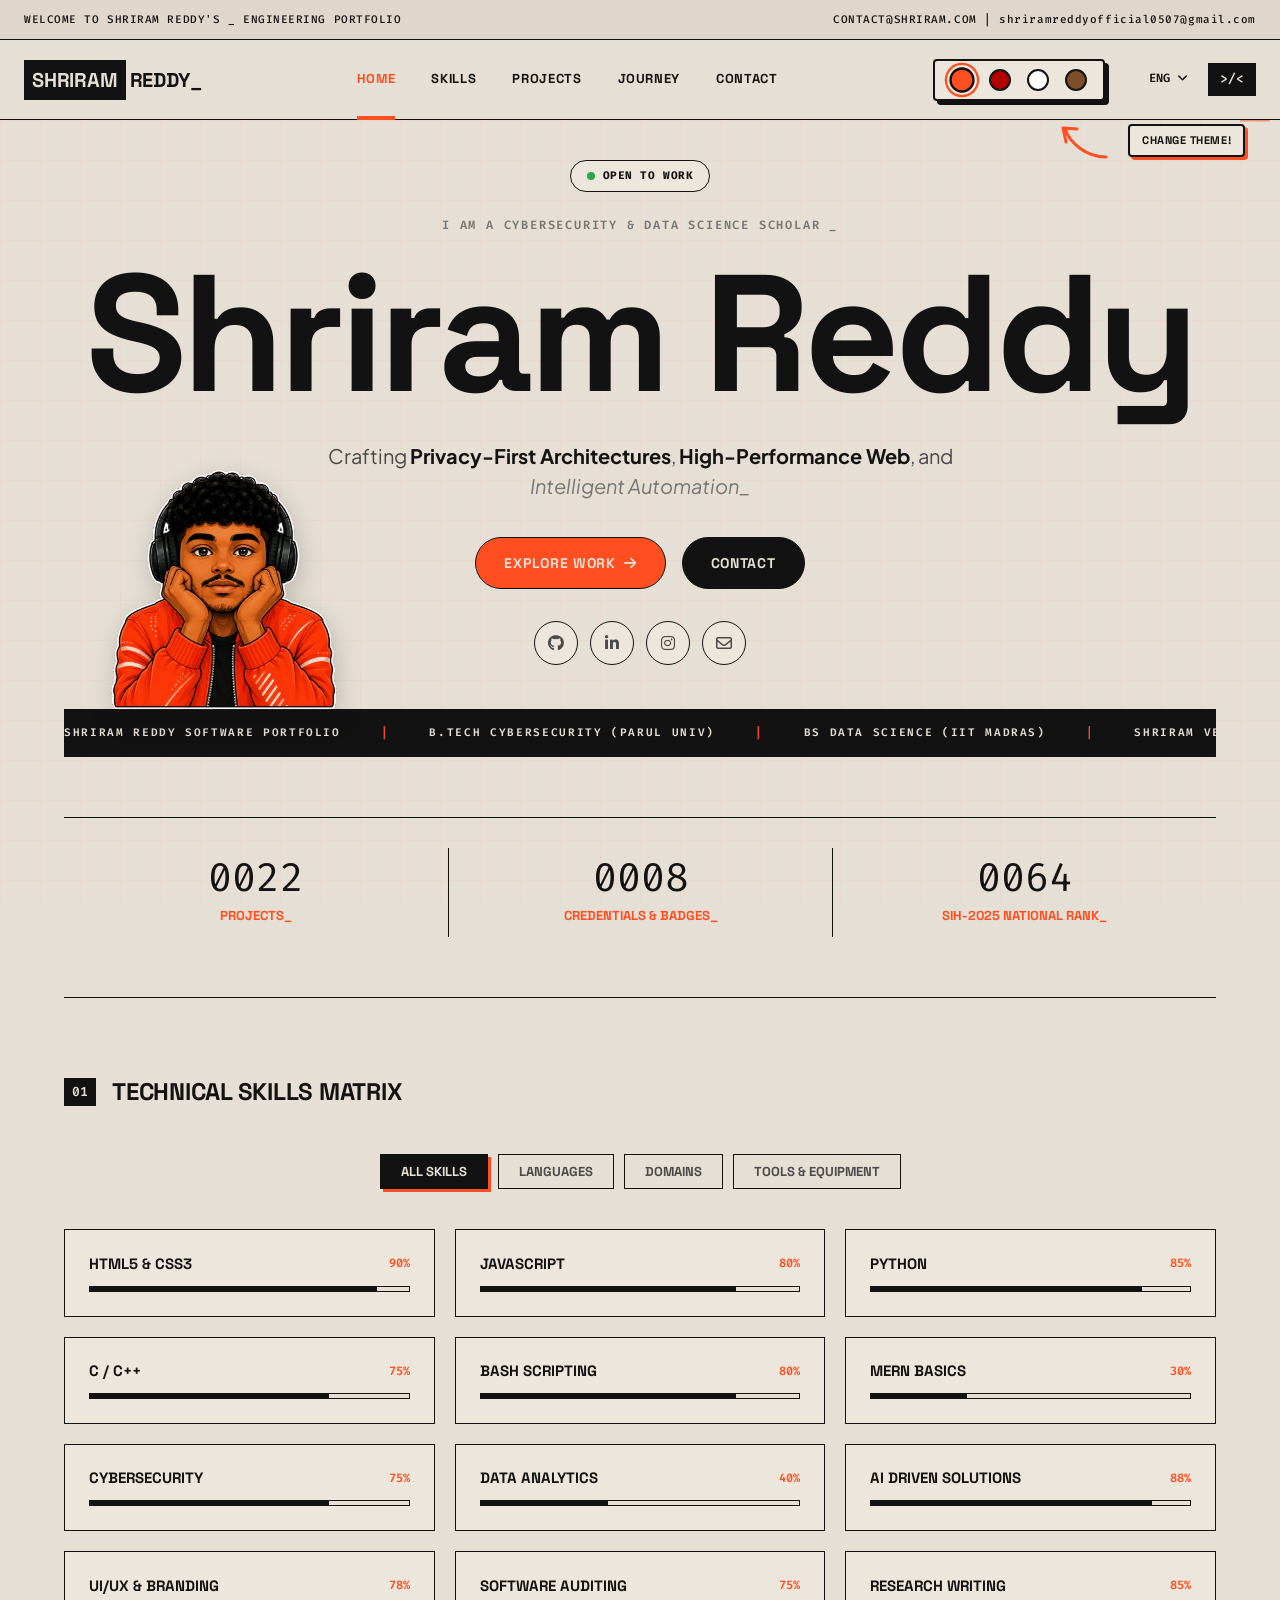
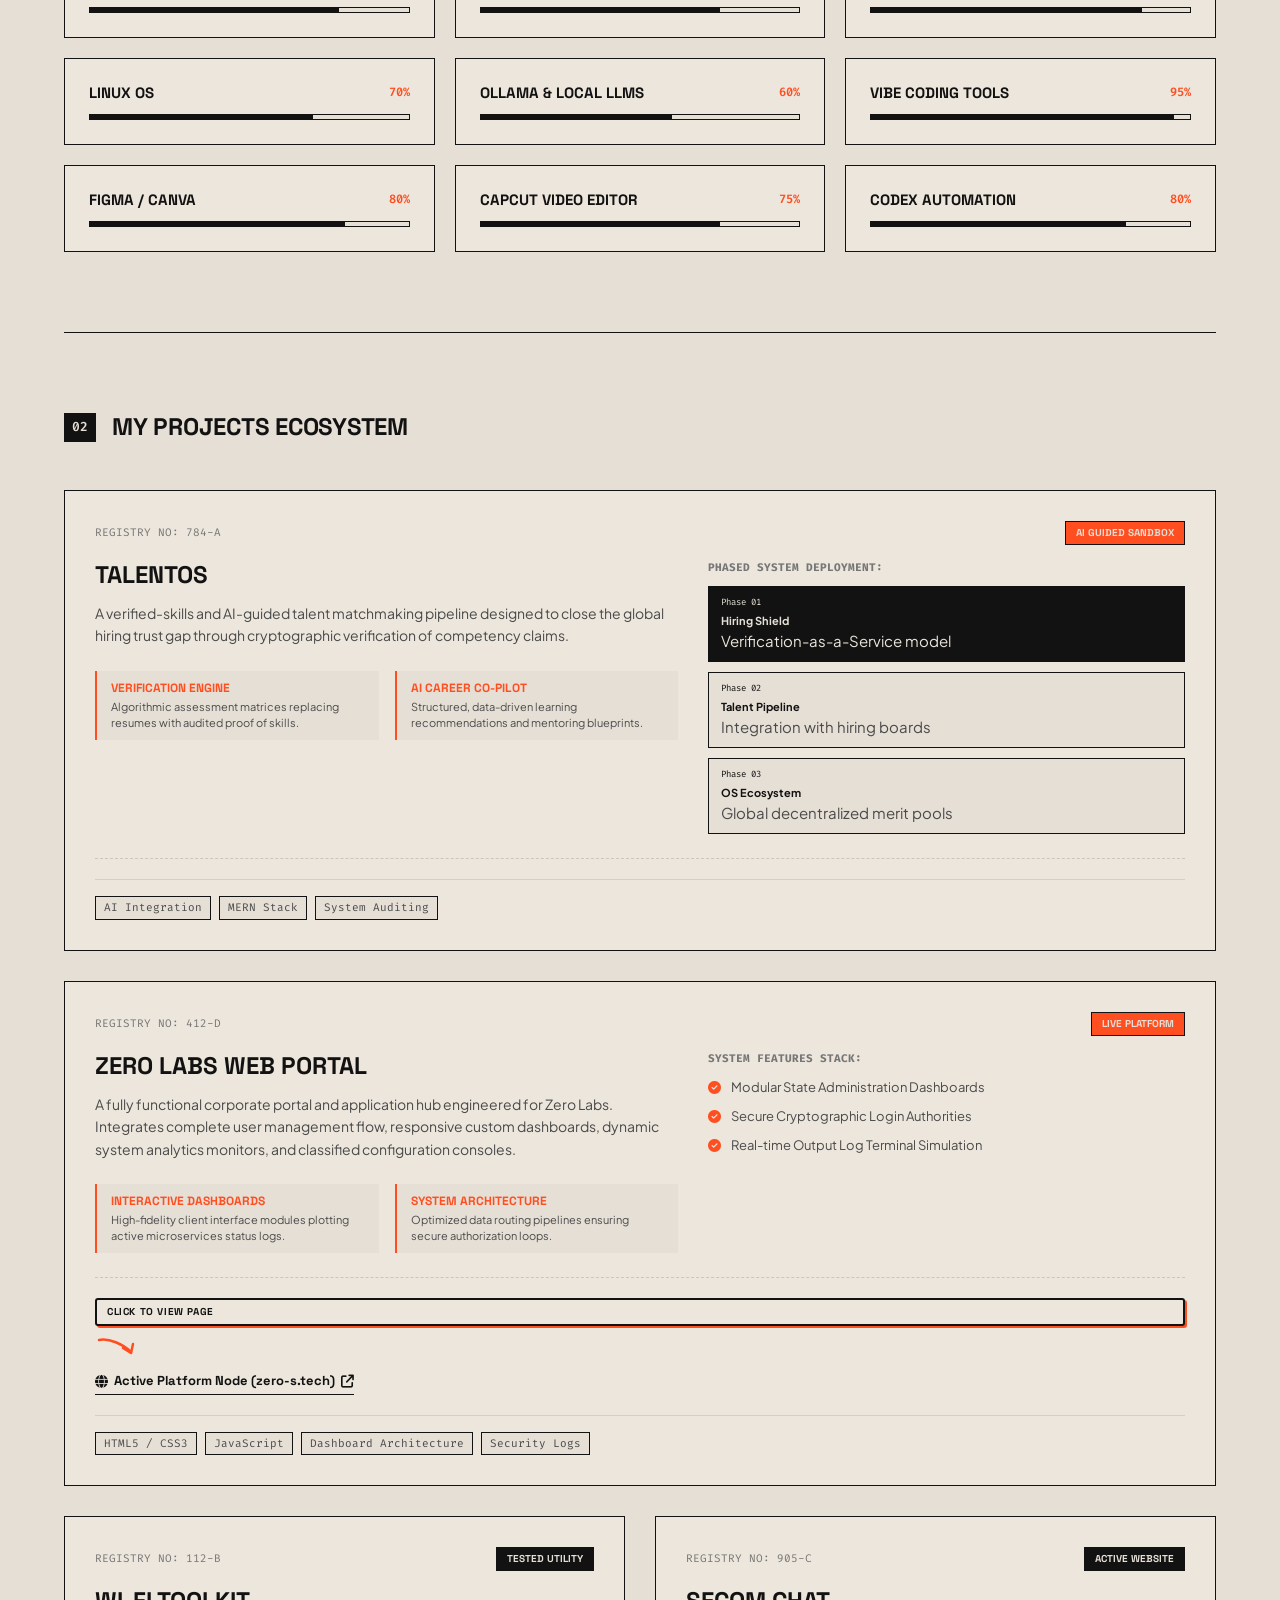
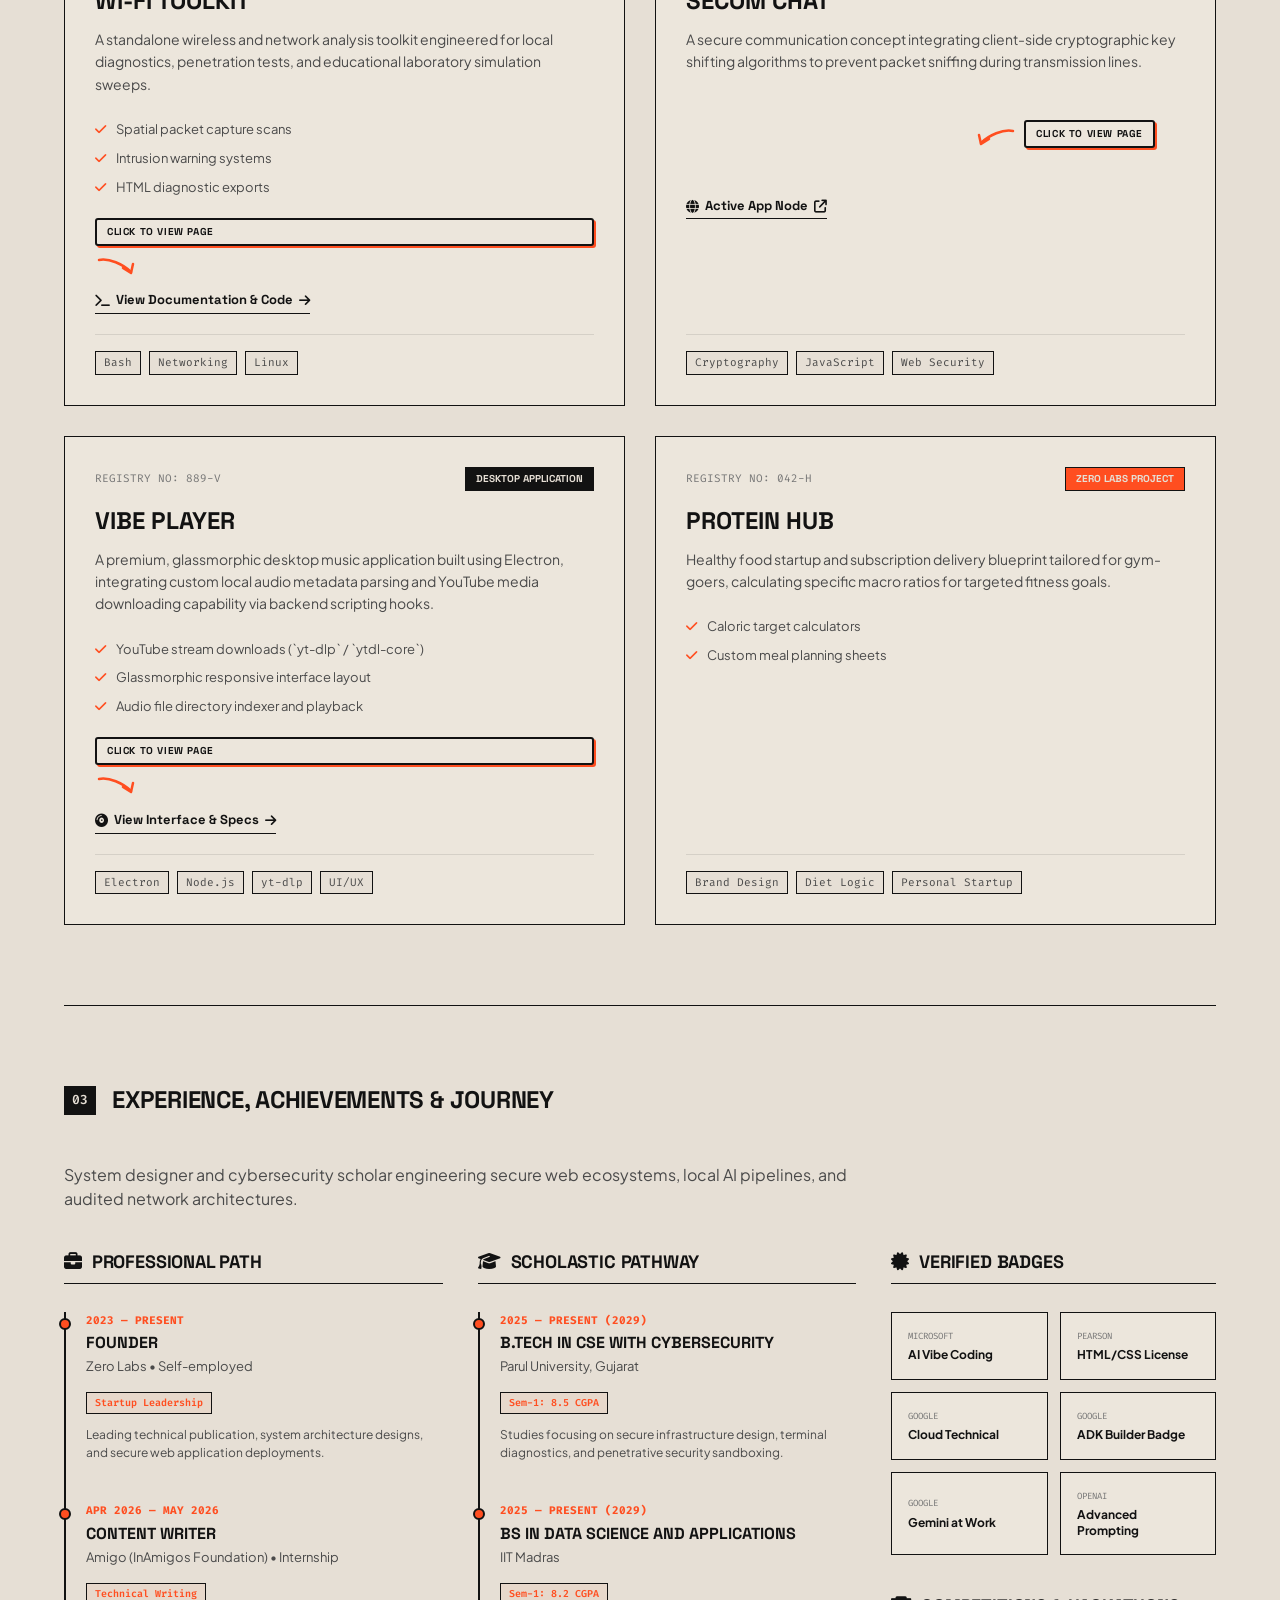
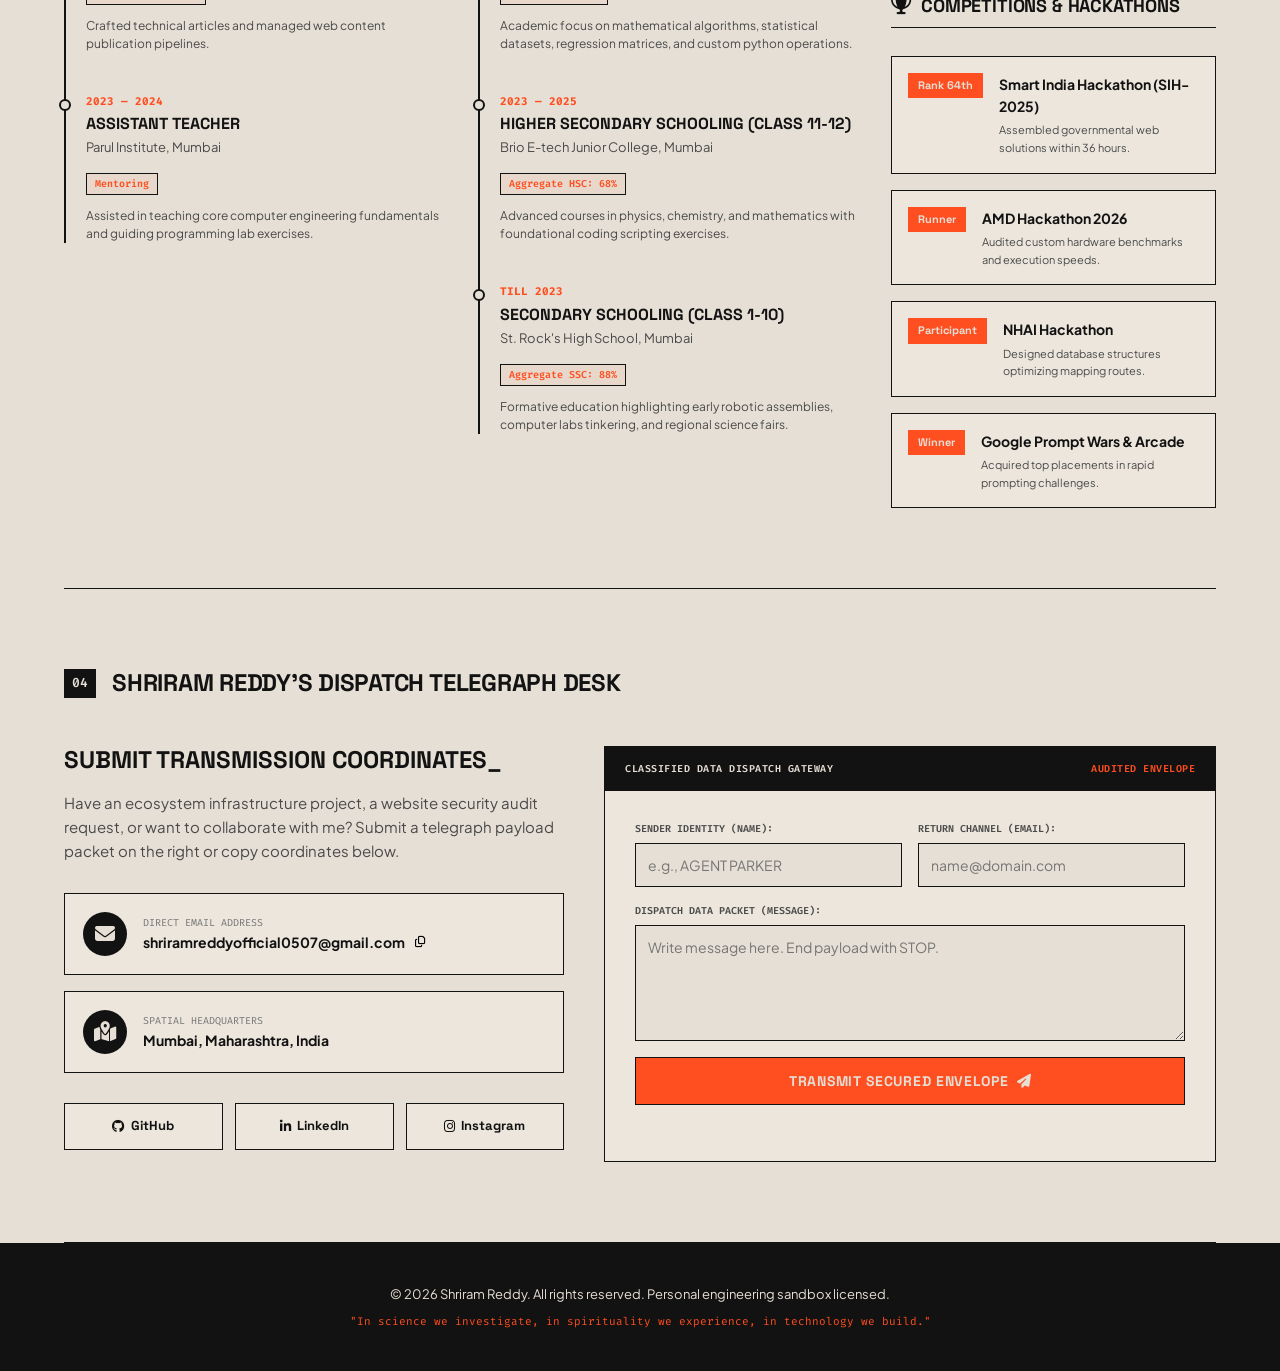
==== commit 4dc31b47: "Update favicon links and card hint placements Updated favicon links and adjusted hint placements ins" ====
--- a/index.html
+++ b/index.html
@@ -24,7 +24,10 @@
         rel="stylesheet">
 
     <!-- Icons -->
-    <link rel="icon" type="image/png" href="images/favicon.png">
+    <link rel="icon" type="image/png" sizes="32x32" href="images/favicon-32x32.png">
+    <link rel="icon" type="image/png" sizes="16x16" href="images/favicon-16x16.png">
+    <link rel="apple-touch-icon" sizes="180x180" href="images/apple-touch-icon.png">
+    <link rel="manifest" href="site.webmanifest">
     <link rel="stylesheet" href="https://cdnjs.cloudflare.com/ajax/libs/font-awesome/6.4.0/css/all.min.css">
 
     <!-- Stylesheet -->
@@ -480,16 +483,16 @@
                         </div>
                     </div>
 
-                    <!-- Hint: outside the card on the LEFT, arrow → pointing right into card -->
-                    <div class="card-hint-outside-left">
-                        <div class="card-hint-label">Click to view page</div>
-                        <svg class="card-hint-arrow" viewBox="0 0 42 34" fill="none" stroke="currentColor"
-                            stroke-width="2.5" stroke-linecap="round" stroke-linejoin="round">
-                            <path d="M 4 14 C 14 12, 28 18, 36 26" />
-                            <path d="M 28 22 L 36 27 L 38 18" />
-                        </svg>
-                    </div>
                     <div class="project-app-links">
+                        <!-- Hint: INSIDE the card, LEFT side, arrow → pointing right-down toward link -->
+                        <div class="card-hint-inside-left">
+                            <div class="card-hint-label">Click to view page</div>
+                            <svg class="card-hint-arrow" viewBox="0 0 42 34" fill="none" stroke="currentColor"
+                                stroke-width="2.5" stroke-linecap="round" stroke-linejoin="round">
+                                <path d="M 4 14 C 14 12, 28 18, 36 26" />
+                                <path d="M 28 22 L 36 27 L 38 18" />
+                            </svg>
+                        </div>
                         <a href="https://zero-s.tech" target="_blank" class="link-neo-btn"><i
                                 class="fa-solid fa-globe"></i> Active Platform Node (zero-s.tech) <i
                                 class="fa-solid fa-arrow-up-right-from-square"></i></a>
@@ -519,16 +522,16 @@
                         <li><i class="fa-solid fa-check"></i> Intrusion warning systems</li>
                         <li><i class="fa-solid fa-check"></i> HTML diagnostic exports</li>
                     </ul>
-                    <!-- Hint: outside the card on the LEFT, arrow → pointing right into card -->
-                    <div class="card-hint-outside-left">
-                        <div class="card-hint-label">Click to view page</div>
-                        <svg class="card-hint-arrow" viewBox="0 0 42 34" fill="none" stroke="currentColor"
-                            stroke-width="2.5" stroke-linecap="round" stroke-linejoin="round">
-                            <path d="M 4 14 C 14 12, 28 18, 36 26" />
-                            <path d="M 28 22 L 36 27 L 38 18" />
-                        </svg>
-                    </div>
                     <div class="project-app-links">
+                        <!-- Hint: INSIDE the card, LEFT side, arrow → pointing right-down toward link -->
+                        <div class="card-hint-inside-left">
+                            <div class="card-hint-label">Click to view page</div>
+                            <svg class="card-hint-arrow" viewBox="0 0 42 34" fill="none" stroke="currentColor"
+                                stroke-width="2.5" stroke-linecap="round" stroke-linejoin="round">
+                                <path d="M 4 14 C 14 12, 28 18, 36 26" />
+                                <path d="M 28 22 L 36 27 L 38 18" />
+                            </svg>
+                        </div>
                         <a href="wifi.html" class="link-neo-btn"><i class="fa-solid fa-terminal"></i> View Documentation
                             &amp; Code <i class="fa-solid fa-arrow-right"></i></a>
                     </div>
@@ -588,16 +591,16 @@
                         <li><i class="fa-solid fa-check"></i> Glassmorphic responsive interface layout</li>
                         <li><i class="fa-solid fa-check"></i> Audio file directory indexer and playback</li>
                     </ul>
-                    <!-- Hint: outside the card on the LEFT, arrow → pointing right into card -->
-                    <div class="card-hint-outside-left">
-                        <div class="card-hint-label">Click to view page</div>
-                        <svg class="card-hint-arrow" viewBox="0 0 42 34" fill="none" stroke="currentColor"
-                            stroke-width="2.5" stroke-linecap="round" stroke-linejoin="round">
-                            <path d="M 4 14 C 14 12, 28 18, 36 26" />
-                            <path d="M 28 22 L 36 27 L 38 18" />
-                        </svg>
-                    </div>
                     <div class="project-app-links">
+                        <!-- Hint: INSIDE the card, LEFT side, arrow → pointing right-down toward link -->
+                        <div class="card-hint-inside-left">
+                            <div class="card-hint-label">Click to view page</div>
+                            <svg class="card-hint-arrow" viewBox="0 0 42 34" fill="none" stroke="currentColor"
+                                stroke-width="2.5" stroke-linecap="round" stroke-linejoin="round">
+                                <path d="M 4 14 C 14 12, 28 18, 36 26" />
+                                <path d="M 28 22 L 36 27 L 38 18" />
+                            </svg>
+                        </div>
                         <a href="vibeplayer.html" class="link-neo-btn"><i class="fa-solid fa-compact-disc"></i> View
                             Interface &amp; Specs <i class="fa-solid fa-arrow-right"></i></a>
                     </div>
@@ -908,4 +911,4 @@
     <script src="script.js"></script>
 </body>
 
-</html>+</html>
